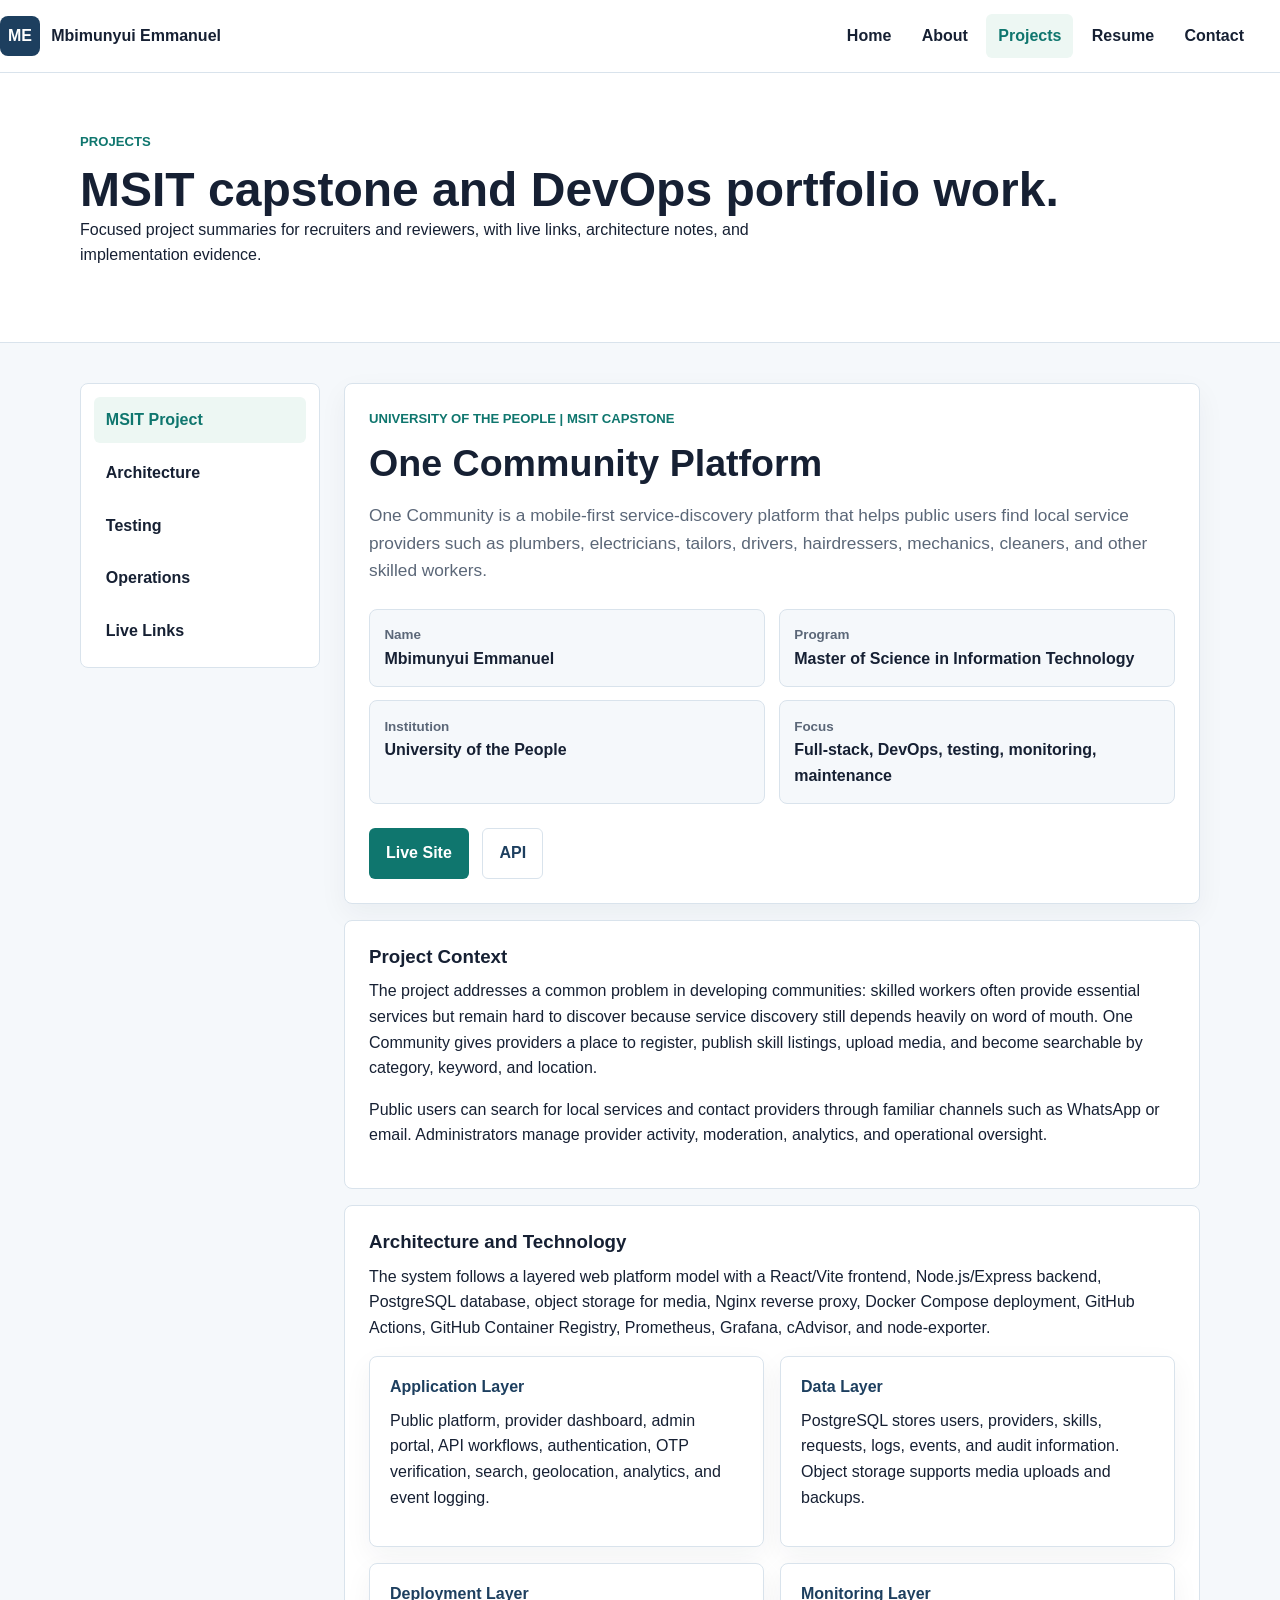
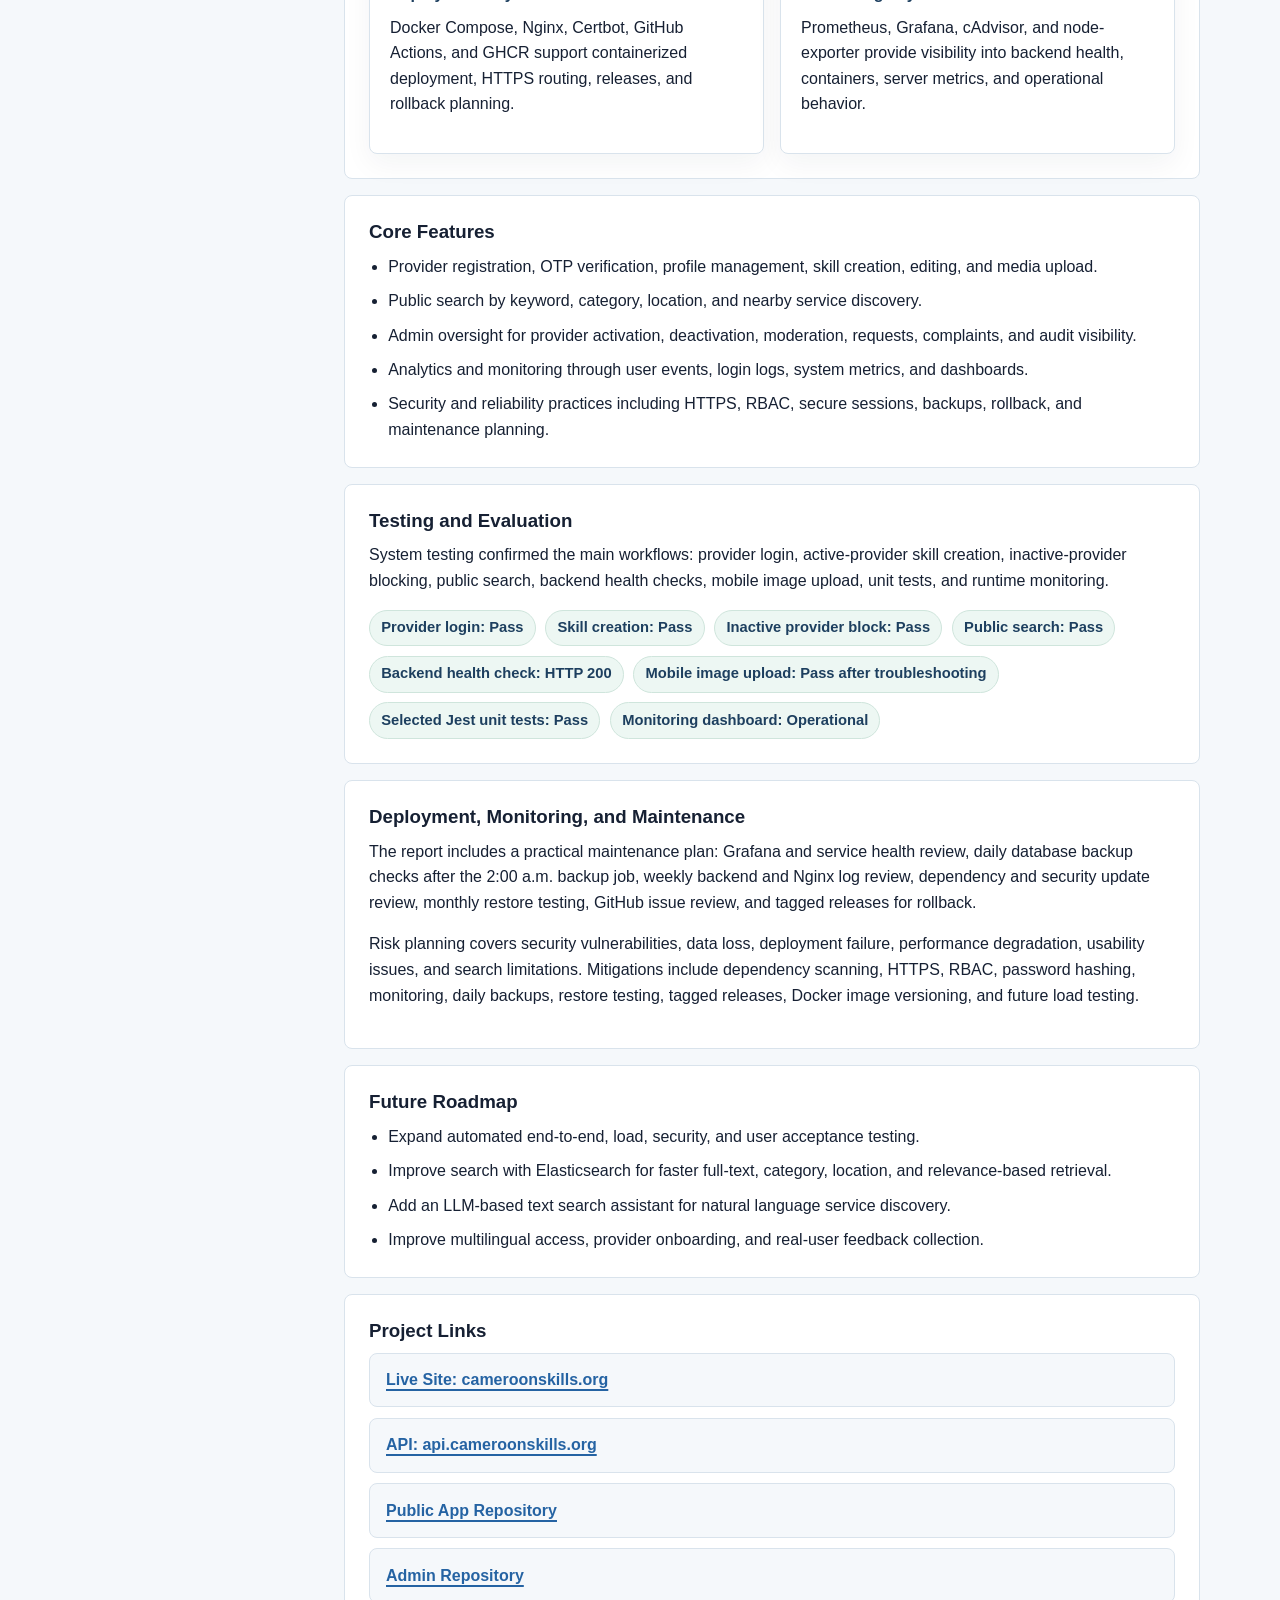
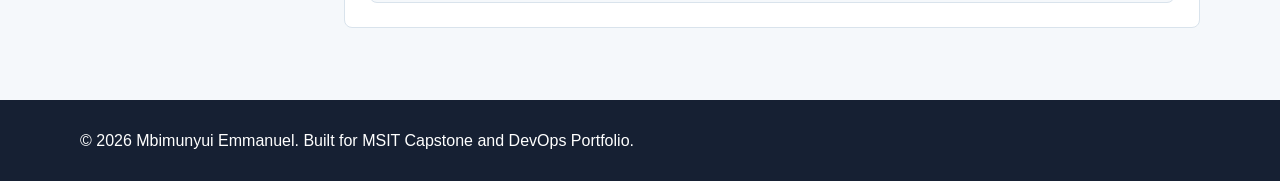
==== projects.html @ b0a095e0 "init" ====
<!DOCTYPE html>
<html lang="en">
<head>
  <meta charset="UTF-8">
  <meta name="viewport" content="width=device-width, initial-scale=1.0">
  <meta name="description" content="One Community MSIT capstone project by Mbimunyui Emmanuel, including architecture, DevOps, testing, monitoring, and live links.">
  <title>Projects | Mbimunyui Emmanuel</title>
  <link rel="stylesheet" href="styles.css">
</head>
<body>
  <a class="skip-link" href="#main">Skip to content</a>
  <header class="site-header">
    <div class="nav-wrap">
      <a class="brand" href="index.html" aria-label="Mbimunyui Emmanuel home">
        <span class="brand-mark">ME</span>
        <span>Mbimunyui Emmanuel</span>
      </a>
      <button class="nav-toggle" type="button" aria-expanded="false" aria-controls="primary-navigation">
        <span class="nav-toggle-line"></span>
        <span class="nav-toggle-line"></span>
        <span class="nav-toggle-line"></span>
      </button>
      <nav class="primary-nav" id="primary-navigation" aria-label="Primary navigation">
        <a href="index.html">Home</a>
        <a href="index.html#about">About</a>
        <a href="projects.html" aria-current="page">Projects</a>
        <a href="resume.html">Resume</a>
        <a href="index.html#contact">Contact</a>
      </nav>
    </div>
  </header>

  <main id="main" class="page-main">
    <section class="page-intro">
      <div class="container">
        <p class="eyebrow">Projects</p>
        <h1>MSIT capstone and DevOps portfolio work.</h1>
        <p>Focused project summaries for recruiters and reviewers, with live links, architecture notes, and implementation evidence.</p>
      </div>
    </section>

    <div class="container project-layout">
      <aside class="project-side-nav" aria-label="Project sections">
        <a href="#msit-project">MSIT Project</a>
        <a href="#architecture">Architecture</a>
        <a href="#testing">Testing</a>
        <a href="#operations">Operations</a>
        <a href="#links">Live Links</a>
      </aside>

      <article class="project-content">
        <section class="project-detail" id="msit-project">
          <p class="eyebrow">University of the People | MSIT Capstone</p>
          <h2>One Community Platform</h2>
          <p class="lead">
            One Community is a mobile-first service-discovery platform that helps public users find local service providers such as plumbers, electricians, tailors, drivers, hairdressers, mechanics, cleaners, and other skilled workers.
          </p>
          <div class="meta-grid">
            <div>
              <span>Name</span>
              <strong>Mbimunyui Emmanuel</strong>
            </div>
            <div>
              <span>Program</span>
              <strong>Master of Science in Information Technology</strong>
            </div>
            <div>
              <span>Institution</span>
              <strong>University of the People</strong>
            </div>
            <div>
              <span>Focus</span>
              <strong>Full-stack, DevOps, testing, monitoring, maintenance</strong>
            </div>
          </div>
          <div class="action-row">
            <a class="button button-primary" href="https://www.cameroonskills.org">Live Site</a>
            <a class="button button-secondary" href="https://api.cameroonskills.org">API</a>
          </div>
        </section>

        <section class="project-section">
          <h3>Project Context</h3>
          <p>
            The project addresses a common problem in developing communities: skilled workers often provide essential services but remain hard to discover because service discovery still depends heavily on word of mouth. One Community gives providers a place to register, publish skill listings, upload media, and become searchable by category, keyword, and location.
          </p>
          <p>
            Public users can search for local services and contact providers through familiar channels such as WhatsApp or email. Administrators manage provider activity, moderation, analytics, and operational oversight.
          </p>
        </section>

        <section class="project-section" id="architecture">
          <h3>Architecture and Technology</h3>
          <p>
            The system follows a layered web platform model with a React/Vite frontend, Node.js/Express backend, PostgreSQL database, object storage for media, Nginx reverse proxy, Docker Compose deployment, GitHub Actions, GitHub Container Registry, Prometheus, Grafana, cAdvisor, and node-exporter.
          </p>
          <div class="card-grid two">
            <article class="info-card">
              <h4>Application Layer</h4>
              <p>Public platform, provider dashboard, admin portal, API workflows, authentication, OTP verification, search, geolocation, analytics, and event logging.</p>
            </article>
            <article class="info-card">
              <h4>Data Layer</h4>
              <p>PostgreSQL stores users, providers, skills, requests, logs, events, and audit information. Object storage supports media uploads and backups.</p>
            </article>
            <article class="info-card">
              <h4>Deployment Layer</h4>
              <p>Docker Compose, Nginx, Certbot, GitHub Actions, and GHCR support containerized deployment, HTTPS routing, releases, and rollback planning.</p>
            </article>
            <article class="info-card">
              <h4>Monitoring Layer</h4>
              <p>Prometheus, Grafana, cAdvisor, and node-exporter provide visibility into backend health, containers, server metrics, and operational behavior.</p>
            </article>
          </div>
        </section>

        <section class="project-section">
          <h3>Core Features</h3>
          <ul class="clean-list">
            <li>Provider registration, OTP verification, profile management, skill creation, editing, and media upload.</li>
            <li>Public search by keyword, category, location, and nearby service discovery.</li>
            <li>Admin oversight for provider activation, deactivation, moderation, requests, complaints, and audit visibility.</li>
            <li>Analytics and monitoring through user events, login logs, system metrics, and dashboards.</li>
            <li>Security and reliability practices including HTTPS, RBAC, secure sessions, backups, rollback, and maintenance planning.</li>
          </ul>
        </section>

        <section class="project-section" id="testing">
          <h3>Testing and Evaluation</h3>
          <p>
            System testing confirmed the main workflows: provider login, active-provider skill creation, inactive-provider blocking, public search, backend health checks, mobile image upload, unit tests, and runtime monitoring.
          </p>
          <div class="result-grid">
            <span>Provider login: Pass</span>
            <span>Skill creation: Pass</span>
            <span>Inactive provider block: Pass</span>
            <span>Public search: Pass</span>
            <span>Backend health check: HTTP 200</span>
            <span>Mobile image upload: Pass after troubleshooting</span>
            <span>Selected Jest unit tests: Pass</span>
            <span>Monitoring dashboard: Operational</span>
          </div>
        </section>

        <section class="project-section" id="operations">
          <h3>Deployment, Monitoring, and Maintenance</h3>
          <p>
            The report includes a practical maintenance plan: Grafana and service health review, daily database backup checks after the 2:00 a.m. backup job, weekly backend and Nginx log review, dependency and security update review, monthly restore testing, GitHub issue review, and tagged releases for rollback.
          </p>
          <p>
            Risk planning covers security vulnerabilities, data loss, deployment failure, performance degradation, usability issues, and search limitations. Mitigations include dependency scanning, HTTPS, RBAC, password hashing, monitoring, daily backups, restore testing, tagged releases, Docker image versioning, and future load testing.
          </p>
        </section>

        <section class="project-section">
          <h3>Future Roadmap</h3>
          <ul class="clean-list">
            <li>Expand automated end-to-end, load, security, and user acceptance testing.</li>
            <li>Improve search with Elasticsearch for faster full-text, category, location, and relevance-based retrieval.</li>
            <li>Add an LLM-based text search assistant for natural language service discovery.</li>
            <li>Improve multilingual access, provider onboarding, and real-user feedback collection.</li>
          </ul>
        </section>

        <section class="project-section" id="links">
          <h3>Project Links</h3>
          <div class="link-list">
            <a href="https://www.cameroonskills.org">Live Site: cameroonskills.org</a>
            <a href="https://api.cameroonskills.org">API: api.cameroonskills.org</a>
            <a href="https://github.com/emmauopeople/1community_app">Public App Repository</a>
            <a href="https://github.com/emmauopeople/one-community-admin">Admin Repository</a>
          </div>
        </section>
      </article>
    </div>
  </main>

  <footer class="site-footer">
    <div class="container">
      <p>&copy; 2026 Mbimunyui Emmanuel. Built for MSIT Capstone and DevOps Portfolio.</p>
    </div>
  </footer>

  <script src="script.js"></script>
</body>
</html>
---- styles.css ----
:root {
  --ink: #162033;
  --muted: #5b6778;
  --navy: #1d3f5f;
  --blue: #2563a3;
  --teal: #0f766e;
  --green: #2f8f5b;
  --gold: #b7791f;
  --paper: #ffffff;
  --soft: #f5f8fb;
  --soft-green: #edf7f3;
  --line: #d9e3ec;
  --shadow: 0 18px 45px rgba(22, 32, 51, 0.08);
}

* {
  box-sizing: border-box;
}

html {
  scroll-behavior: smooth;
}

body {
  margin: 0;
  font-family: Arial, Helvetica, sans-serif;
  color: var(--ink);
  background: var(--paper);
  line-height: 1.6;
}

img {
  display: block;
  max-width: 100%;
}

a {
  color: var(--blue);
  text-decoration-thickness: 2px;
  text-underline-offset: 4px;
}

a:hover {
  color: var(--teal);
}

button,
input,
textarea,
select {
  font: inherit;
}

.skip-link {
  position: absolute;
  left: 1rem;
  top: -4rem;
  z-index: 20;
  padding: 0.75rem 1rem;
  background: var(--ink);
  color: var(--paper);
  border-radius: 6px;
}

.skip-link:focus {
  top: 1rem;
}

.container {
  width: min(1120px, calc(100% - 32px));
  margin: 0 auto;
}

.site-header {
  position: sticky;
  top: 0;
  z-index: 10;
  background: rgba(255, 255, 255, 0.96);
  border-bottom: 1px solid var(--line);
  backdrop-filter: blur(12px);
}

.nav-wrap {
  width: 100%;
  min-height: 72px;
  margin: 0;
  padding: 0 24px 0 0;
  display: flex;
  align-items: center;
  justify-content: space-between;
  gap: 1rem;
}

.brand {
  display: inline-flex;
  align-items: center;
  gap: 0.7rem;
  color: var(--ink);
  font-weight: 700;
  text-decoration: none;
}

.brand-mark {
  display: grid;
  width: 40px;
  height: 40px;
  place-items: center;
  color: var(--paper);
  background: var(--navy);
  border-radius: 8px;
}

.primary-nav {
  display: flex;
  align-items: center;
  gap: 0.4rem;
}

.primary-nav a {
  padding: 0.55rem 0.75rem;
  color: var(--ink);
  font-weight: 700;
  text-decoration: none;
  border-radius: 6px;
}

.primary-nav a:hover,
.primary-nav a[aria-current="page"] {
  color: var(--teal);
  background: var(--soft-green);
}

.nav-toggle {
  display: none;
  width: 42px;
  height: 42px;
  padding: 0;
  border: 1px solid var(--line);
  background: var(--paper);
  border-radius: 6px;
}

.nav-toggle-line {
  display: block;
  width: 20px;
  height: 2px;
  margin: 4px auto;
  background: var(--ink);
}

.section {
  padding: 72px 0;
}

.surface-band {
  background: var(--soft);
  border-top: 1px solid var(--line);
  border-bottom: 1px solid var(--line);
}

.hero {
  min-height: calc(100vh - 72px);
  padding: 0;
  background: var(--paper);
}

.hero-card {
  display: grid;
  width: 100%;
  min-height: calc(100vh - 72px);
  grid-template-columns: 42% 58%;
  gap: 0;
  align-items: stretch;
  padding: 0;
  background: var(--paper);
  border: 0;
  border-radius: 0;
  box-shadow: none;
}

.hero .container {
  width: 100%;
  margin: 0;
}

.portrait-panel {
  height: 100%;
  overflow: hidden;
  border-radius: 0;
  background: var(--soft);
  border: 0;
}

.portrait-panel img {
  width: 100%;
  height: 100%;
  min-height: calc(100vh - 72px);
  object-fit: cover;
  object-position: center top;
}

.hero-copy {
  display: flex;
  min-height: calc(100vh - 72px);
  flex-direction: column;
  justify-content: center;
  padding: clamp(2rem, 6vw, 6rem);
  background:
    linear-gradient(90deg, rgba(255, 255, 255, 0.96), rgba(255, 255, 255, 0.76)),
    url("public/assets/images/background.png") center / cover no-repeat;
}

.hero-copy h1,
.page-intro h1,
.resume-header h1 {
  margin: 0;
  font-size: 3rem;
  line-height: 1.1;
  letter-spacing: 0;
}

.eyebrow {
  margin: 0 0 0.75rem;
  color: var(--teal);
  font-size: 0.82rem;
  font-weight: 800;
  letter-spacing: 0;
  text-transform: uppercase;
}

.role-line {
  min-height: 2.2rem;
  margin: 1rem 0 0;
  color: var(--navy);
  font-size: 1.35rem;
  font-weight: 800;
  overflow: hidden;
}

[data-role-rotator] {
  display: inline-block;
}

[data-role-rotator].is-sliding {
  animation: slideRole 620ms ease;
}

@keyframes slideRole {
  from {
    opacity: 0;
    transform: translateX(56px);
  }
  to {
    opacity: 1;
    transform: translateX(0);
  }
}

.hero-summary,
.lead {
  color: var(--muted);
  font-size: 1.08rem;
}

.action-row {
  display: flex;
  flex-wrap: wrap;
  gap: 0.85rem;
  align-items: center;
  margin-top: 1.5rem;
}

.button {
  display: inline-flex;
  min-height: 44px;
  align-items: center;
  justify-content: center;
  padding: 0.72rem 1rem;
  border: 1px solid transparent;
  border-radius: 6px;
  font-weight: 800;
  text-decoration: none;
  cursor: pointer;
}

.button-primary {
  background: var(--teal);
  color: var(--paper);
}

.button-primary:hover {
  background: #0b625c;
  color: var(--paper);
}

.button-secondary {
  background: var(--paper);
  color: var(--navy);
  border-color: var(--line);
}

.button-secondary:hover,
.button-plain:hover {
  color: var(--teal);
  border-color: var(--teal);
}

.button-plain {
  background: var(--soft);
  color: var(--ink);
  border-color: var(--line);
}

.quick-facts {
  display: flex;
  flex-wrap: wrap;
  gap: 0.6rem;
  margin-top: 1.4rem;
}

.quick-facts span,
.tag-list span,
.result-grid span {
  display: inline-flex;
  align-items: center;
  min-height: 34px;
  padding: 0.35rem 0.7rem;
  color: var(--navy);
  background: var(--soft-green);
  border: 1px solid #cfe5dc;
  border-radius: 999px;
  font-size: 0.92rem;
  font-weight: 700;
}

.split-layout {
  display: grid;
  grid-template-columns: 1.35fr 0.65fr;
  gap: 2rem;
  align-items: start;
}

h2 {
  margin: 0 0 1rem;
  font-size: 2rem;
  line-height: 1.2;
  letter-spacing: 0;
}

h3,
h4 {
  margin: 0 0 0.65rem;
  line-height: 1.25;
  letter-spacing: 0;
}

p {
  margin: 0 0 1rem;
}

.callout,
.skill-card,
.featured-project,
.info-card,
.project-detail,
.resume-section {
  background: var(--paper);
  border: 1px solid var(--line);
  border-radius: 8px;
  box-shadow: 0 10px 28px rgba(22, 32, 51, 0.05);
}

.callout {
  padding: 1.25rem;
  border-left: 4px solid var(--green);
}

.section-heading {
  max-width: 720px;
  margin-bottom: 1.5rem;
}

.card-grid {
  display: grid;
  gap: 1rem;
}

.card-grid.three {
  grid-template-columns: repeat(3, minmax(0, 1fr));
}

.card-grid.two {
  grid-template-columns: repeat(2, minmax(0, 1fr));
}

.skill-card,
.info-card {
  padding: 1.25rem;
}

.skill-card h3,
.info-card h4 {
  color: var(--navy);
}

.featured-project {
  display: grid;
  grid-template-columns: 1fr auto;
  gap: 1.5rem;
  padding: 1.5rem;
  align-items: center;
}

.tag-list {
  display: flex;
  flex-wrap: wrap;
  gap: 0.55rem;
}

.project-actions {
  display: grid;
  gap: 0.75rem;
  min-width: 180px;
}

.resume-teaser,
.contact-panel {
  display: flex;
  justify-content: space-between;
  gap: 1.5rem;
  align-items: center;
}

.contact-panel {
  align-items: flex-start;
}

.contact-links,
.link-list {
  display: grid;
  gap: 0.65rem;
}

.contact-links {
  min-width: 280px;
}

.site-footer {
  padding: 28px 0;
  color: var(--paper);
  background: var(--ink);
}

.site-footer p {
  margin: 0;
}

.page-main {
  background: var(--soft);
}

.page-intro,
.resume-header {
  padding: 58px 0;
  background: var(--paper);
  border-bottom: 1px solid var(--line);
}

.page-intro p {
  max-width: 760px;
}

.project-layout {
  display: grid;
  grid-template-columns: 240px minmax(0, 1fr);
  gap: 1.5rem;
  padding: 40px 0 72px;
}

.project-side-nav {
  position: sticky;
  top: 96px;
  align-self: start;
  display: grid;
  gap: 0.4rem;
  padding: 0.8rem;
  background: var(--paper);
  border: 1px solid var(--line);
  border-radius: 8px;
}

.project-side-nav a {
  padding: 0.65rem 0.75rem;
  color: var(--ink);
  font-weight: 800;
  text-decoration: none;
  border-radius: 6px;
}

.project-side-nav a:first-child,
.project-side-nav a:hover {
  color: var(--teal);
  background: var(--soft-green);
}

.project-content {
  display: grid;
  gap: 1rem;
}

.project-detail,
.project-section {
  padding: 1.5rem;
  background: var(--paper);
  border: 1px solid var(--line);
  border-radius: 8px;
}

.project-detail h2 {
  font-size: 2.35rem;
}

.meta-grid {
  display: grid;
  grid-template-columns: repeat(2, minmax(0, 1fr));
  gap: 0.85rem;
  margin: 1.5rem 0;
}

.meta-grid div {
  padding: 0.9rem;
  background: var(--soft);
  border: 1px solid var(--line);
  border-radius: 8px;
}

.meta-grid span {
  display: block;
  color: var(--muted);
  font-size: 0.84rem;
  font-weight: 800;
}

.clean-list {
  margin: 0;
  padding-left: 1.2rem;
}

.clean-list li + li,
.timeline-item li + li {
  margin-top: 0.55rem;
}

.result-grid {
  display: flex;
  flex-wrap: wrap;
  gap: 0.6rem;
}

.link-list a {
  display: block;
  padding: 0.85rem 1rem;
  background: var(--soft);
  border: 1px solid var(--line);
  border-radius: 8px;
  font-weight: 800;
}

.resume-header-grid {
  display: grid;
  grid-template-columns: minmax(0, 1fr) auto;
  gap: 1.5rem;
  align-items: center;
}

.resume-contact {
  display: flex;
  flex-wrap: wrap;
  gap: 0.7rem 1rem;
  color: var(--muted);
}

.resume-actions {
  display: grid;
  gap: 0.75rem;
  min-width: 190px;
}

.resume-layout {
  display: grid;
  gap: 1rem;
  padding: 40px 0 72px;
}

.resume-section {
  padding: 1.5rem;
}

.resume-skill-grid {
  display: grid;
  grid-template-columns: repeat(2, minmax(0, 1fr));
  gap: 1rem;
}

.resume-skill-grid div,
.education-list p {
  padding: 1rem;
  background: var(--soft);
  border: 1px solid var(--line);
  border-radius: 8px;
}

.timeline-item {
  padding-top: 1rem;
  border-top: 1px solid var(--line);
}

.timeline-item:first-of-type {
  padding-top: 0;
  border-top: 0;
}

.timeline-item + .timeline-item {
  margin-top: 1.2rem;
}

.timeline-item p {
  color: var(--muted);
}

.education-list {
  display: grid;
  gap: 0.75rem;
}

.education-list p {
  margin: 0;
}

@media (max-width: 900px) {
  .hero-card,
  .split-layout,
  .featured-project,
  .project-layout,
  .resume-header-grid {
    grid-template-columns: 1fr;
  }

  .hero,
  .hero-card {
    min-height: auto;
  }

  .hero-copy {
    min-height: 520px;
  }

  .project-side-nav {
    position: static;
    grid-template-columns: repeat(5, minmax(120px, 1fr));
    overflow-x: auto;
  }

  .card-grid.three,
  .card-grid.two,
  .resume-skill-grid,
  .meta-grid {
    grid-template-columns: 1fr;
  }

  .portrait-panel img {
    height: 420px;
    min-height: 420px;
  }

  .resume-teaser,
  .contact-panel {
    align-items: flex-start;
    flex-direction: column;
  }
}

@media (max-width: 720px) {
  .nav-toggle {
    display: block;
  }

  .primary-nav {
    position: absolute;
    left: 16px;
    right: 16px;
    top: 72px;
    display: none;
    flex-direction: column;
    align-items: stretch;
    padding: 0.7rem;
    background: var(--paper);
    border: 1px solid var(--line);
    border-radius: 8px;
    box-shadow: var(--shadow);
  }

  .primary-nav.is-open {
    display: flex;
  }

  .primary-nav a {
    padding: 0.8rem;
  }

  .brand span:last-child {
    max-width: 170px;
    overflow: hidden;
    text-overflow: ellipsis;
    white-space: nowrap;
  }

  .section {
    padding: 48px 0;
  }

  .hero {
    padding-top: 0;
  }

  .hero-card {
    padding: 0;
  }

  .hero-copy {
    min-height: 460px;
    padding: 2rem 1rem;
  }

  .hero-copy h1,
  .page-intro h1,
  .resume-header h1 {
    font-size: 2.25rem;
  }

  h2 {
    font-size: 1.65rem;
  }

  .role-line {
    font-size: 1.12rem;
  }

  .portrait-panel img {
    height: 340px;
    min-height: 340px;
  }

  .button,
  .project-actions,
  .resume-actions,
  .contact-links {
    width: 100%;
  }

  .button {
    justify-content: center;
  }

  .project-detail,
  .project-section,
  .resume-section {
    padding: 1rem;
  }
}

@media print {
  .site-header,
  .site-footer,
  .resume-actions,
  .skip-link {
    display: none;
  }

  body,
  .page-main,
  .resume-header {
    background: #fff;
  }

  .resume-section,
  .resume-skill-grid div,
  .education-list p {
    box-shadow: none;
  }
}
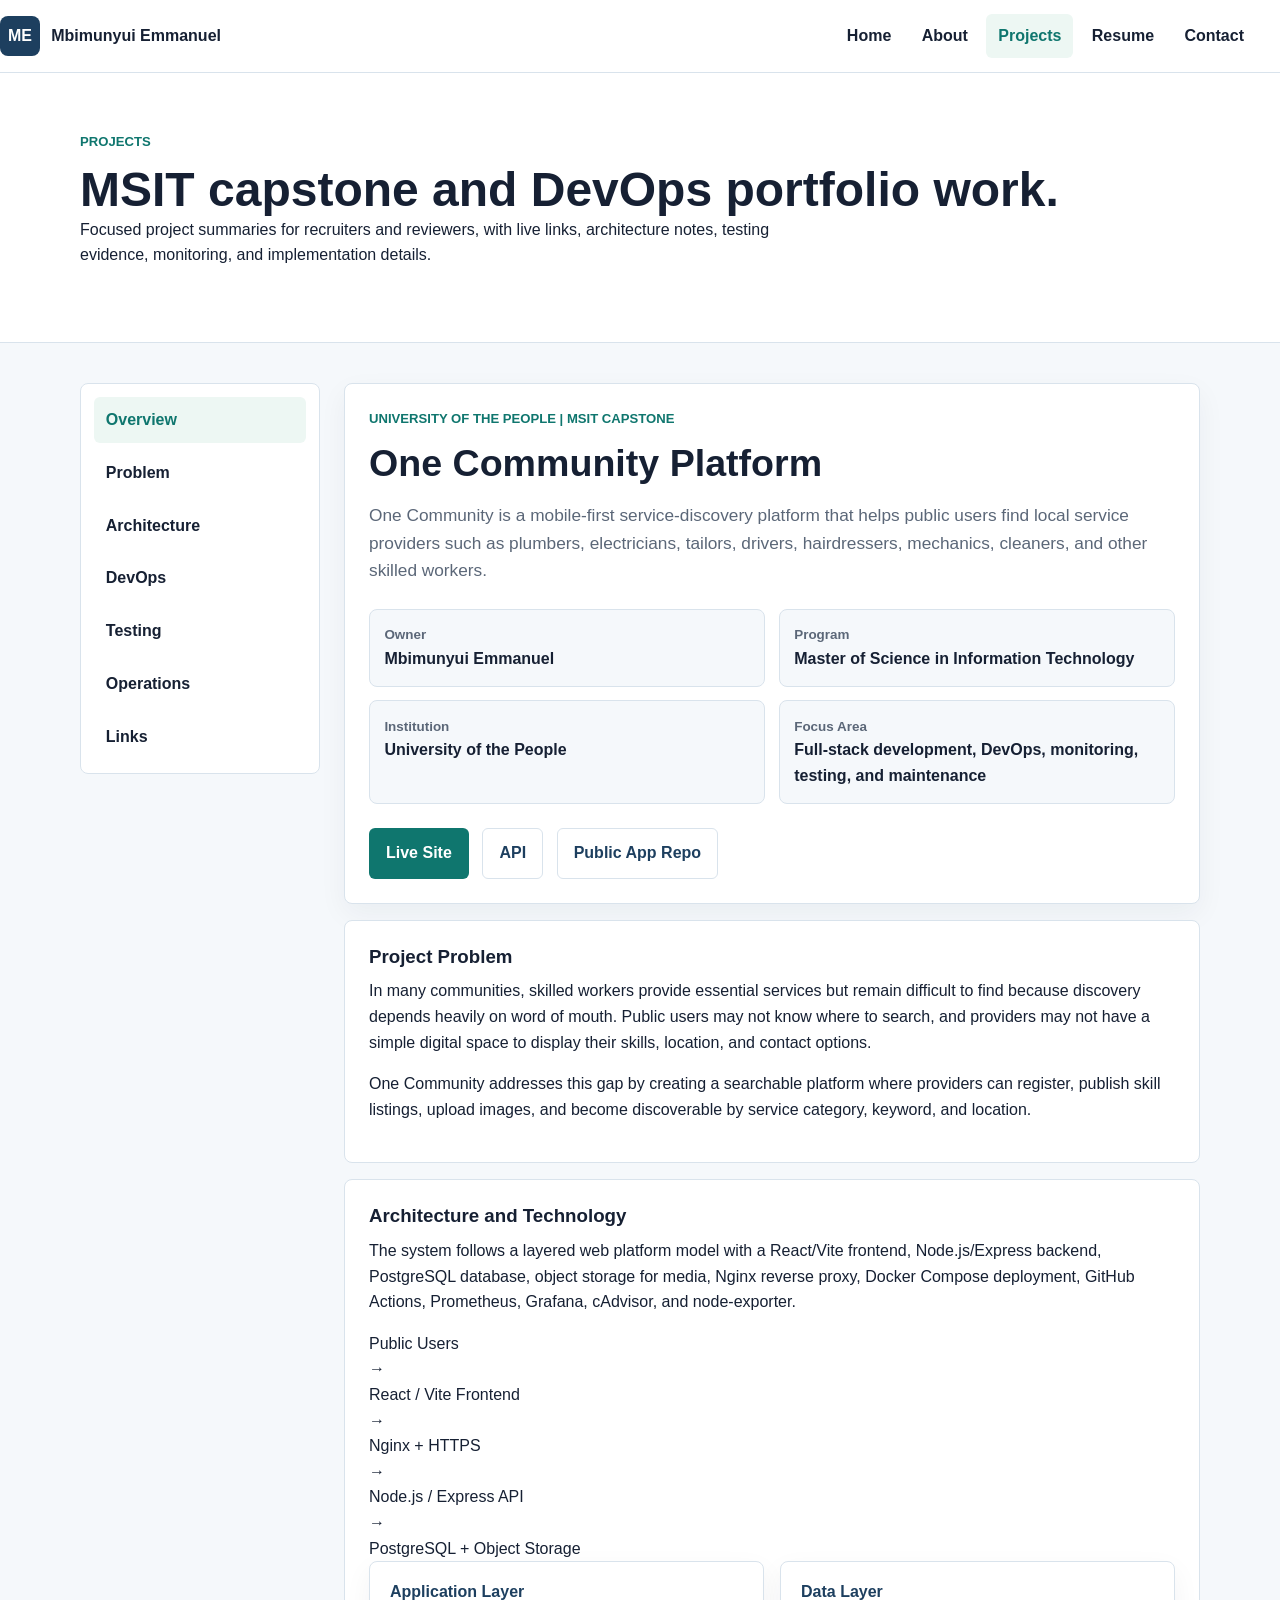
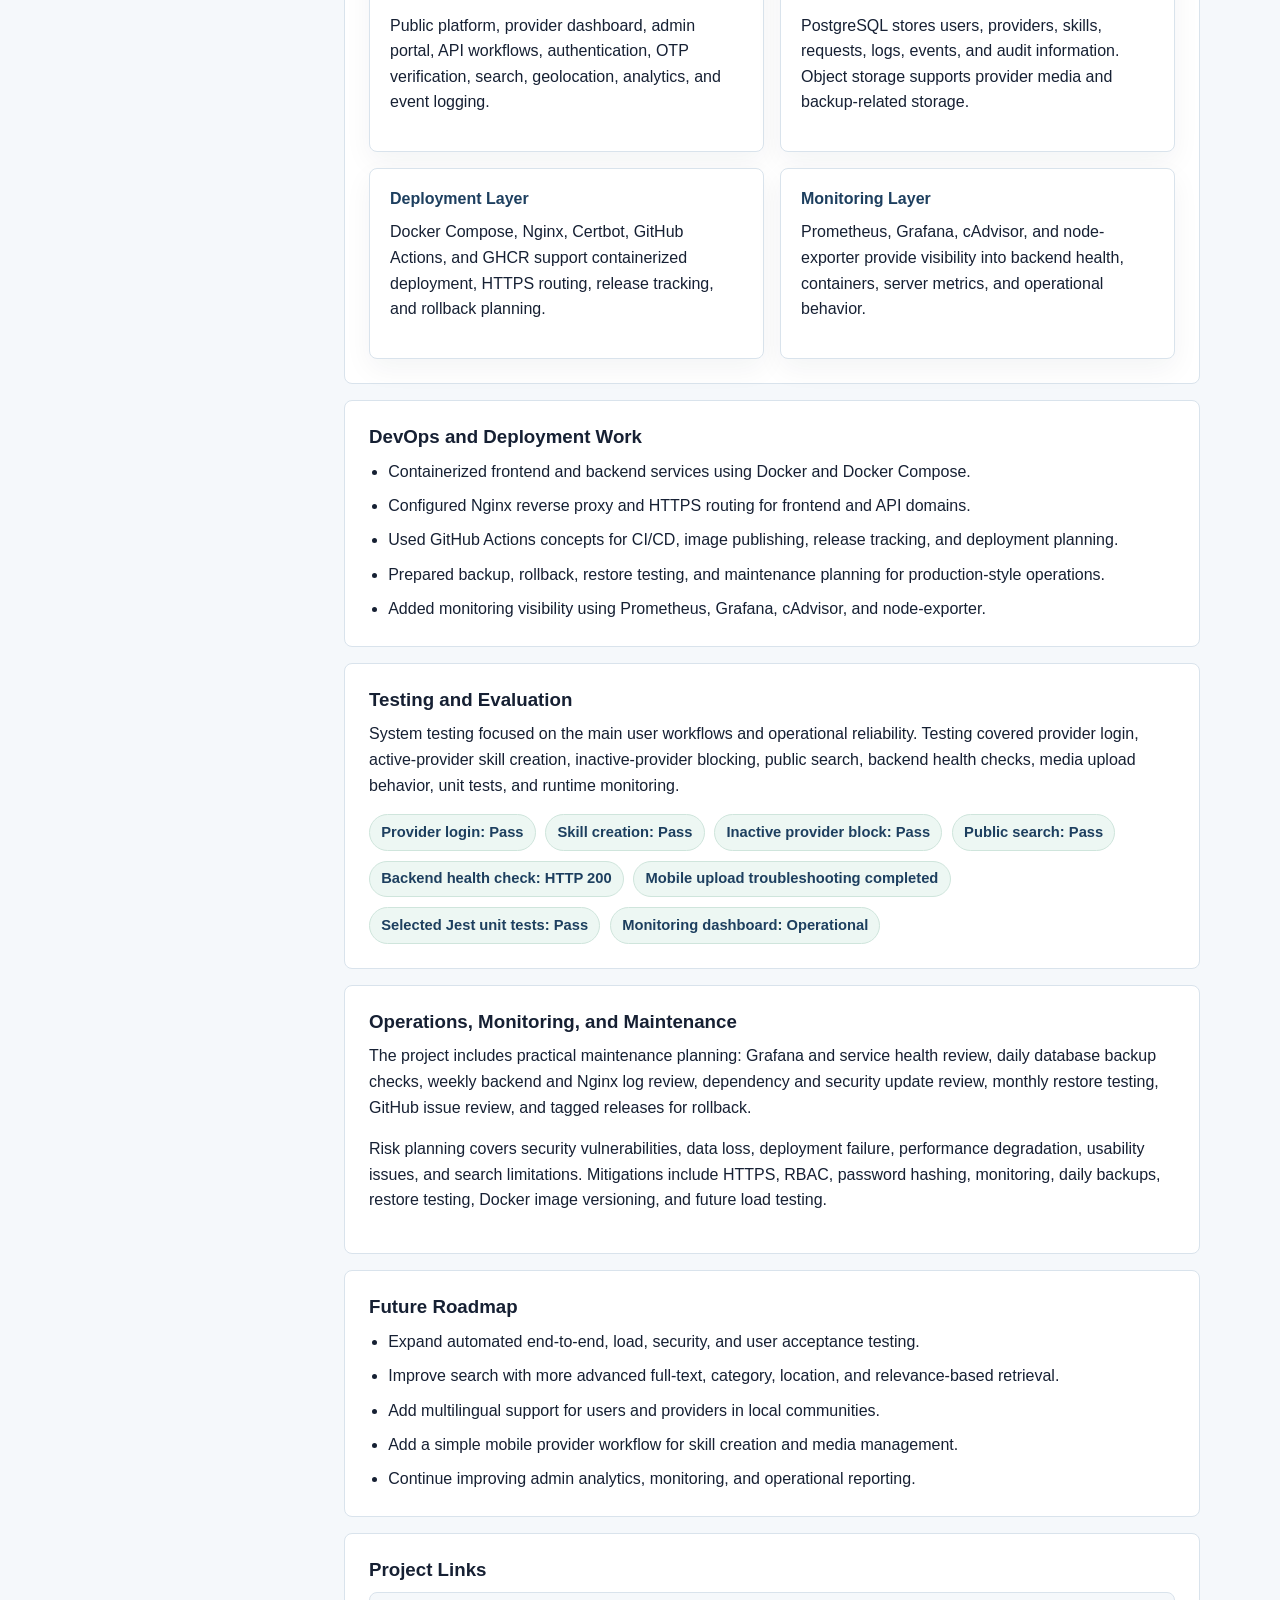
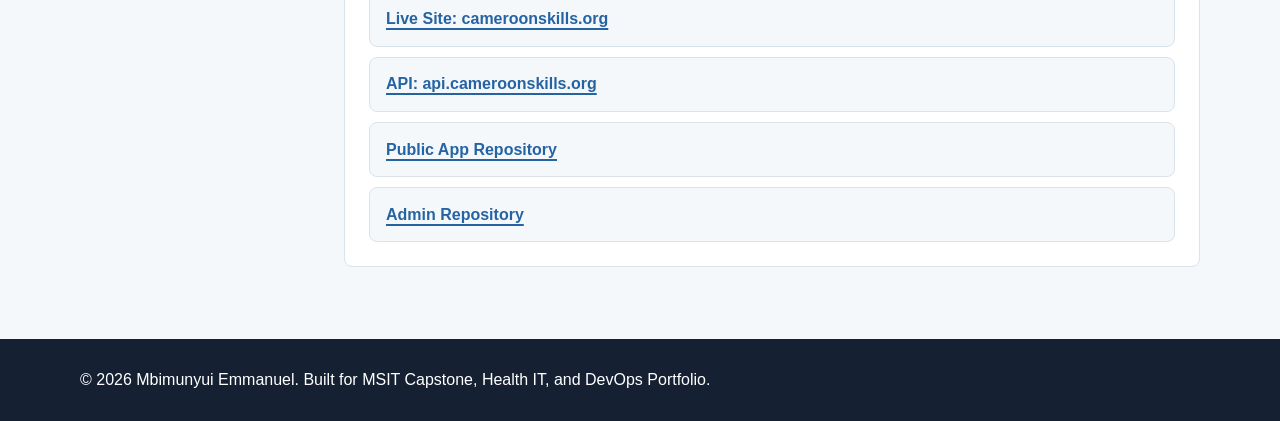
==== commit 08aa429b: "Rewrite project case study page" ====
--- a/projects.html
+++ b/projects.html
@@ -1,25 +1,32 @@
 <!DOCTYPE html>
 <html lang="en">
 <head>
-  <meta charset="UTF-8">
-  <meta name="viewport" content="width=device-width, initial-scale=1.0">
-  <meta name="description" content="One Community MSIT capstone project by Mbimunyui Emmanuel, including architecture, DevOps, testing, monitoring, and live links.">
+  <meta charset="UTF-8" />
+  <meta name="viewport" content="width=device-width, initial-scale=1.0" />
+  <meta
+    name="description"
+    content="One Community MSIT capstone project by Mbimunyui Emmanuel, including architecture, DevOps, testing, monitoring, and live links."
+  />
   <title>Projects | Mbimunyui Emmanuel</title>
-  <link rel="stylesheet" href="styles.css">
+  <link rel="stylesheet" href="styles.css" />
 </head>
-<body>
+
+<body class="theme-one-community">
   <a class="skip-link" href="#main">Skip to content</a>
+
   <header class="site-header">
     <div class="nav-wrap">
       <a class="brand" href="index.html" aria-label="Mbimunyui Emmanuel home">
         <span class="brand-mark">ME</span>
-        <span>Mbimunyui Emmanuel</span>
+        <span class="brand-text">Mbimunyui Emmanuel</span>
       </a>
+
       <button class="nav-toggle" type="button" aria-expanded="false" aria-controls="primary-navigation">
         <span class="nav-toggle-line"></span>
         <span class="nav-toggle-line"></span>
         <span class="nav-toggle-line"></span>
       </button>
+
       <nav class="primary-nav" id="primary-navigation" aria-label="Primary navigation">
         <a href="index.html">Home</a>
         <a href="index.html#about">About</a>
@@ -35,29 +42,38 @@
       <div class="container">
         <p class="eyebrow">Projects</p>
         <h1>MSIT capstone and DevOps portfolio work.</h1>
-        <p>Focused project summaries for recruiters and reviewers, with live links, architecture notes, and implementation evidence.</p>
+        <p>
+          Focused project summaries for recruiters and reviewers, with live links,
+          architecture notes, testing evidence, monitoring, and implementation details.
+        </p>
       </div>
     </section>
 
     <div class="container project-layout">
       <aside class="project-side-nav" aria-label="Project sections">
-        <a href="#msit-project">MSIT Project</a>
+        <a href="#overview">Overview</a>
+        <a href="#problem">Problem</a>
         <a href="#architecture">Architecture</a>
+        <a href="#devops">DevOps</a>
         <a href="#testing">Testing</a>
         <a href="#operations">Operations</a>
-        <a href="#links">Live Links</a>
+        <a href="#links">Links</a>
       </aside>
 
       <article class="project-content">
-        <section class="project-detail" id="msit-project">
+        <section class="project-detail" id="overview">
           <p class="eyebrow">University of the People | MSIT Capstone</p>
           <h2>One Community Platform</h2>
+
           <p class="lead">
-            One Community is a mobile-first service-discovery platform that helps public users find local service providers such as plumbers, electricians, tailors, drivers, hairdressers, mechanics, cleaners, and other skilled workers.
-          </p>
+            One Community is a mobile-first service-discovery platform that helps public users find
+            local service providers such as plumbers, electricians, tailors, drivers, hairdressers,
+            mechanics, cleaners, and other skilled workers.
+          </p>
+
           <div class="meta-grid">
             <div>
-              <span>Name</span>
+              <span>Owner</span>
               <strong>Mbimunyui Emmanuel</strong>
             </div>
             <div>
@@ -69,86 +85,129 @@
               <strong>University of the People</strong>
             </div>
             <div>
-              <span>Focus</span>
-              <strong>Full-stack, DevOps, testing, monitoring, maintenance</strong>
-            </div>
-          </div>
+              <span>Focus Area</span>
+              <strong>Full-stack development, DevOps, monitoring, testing, and maintenance</strong>
+            </div>
+          </div>
+
           <div class="action-row">
             <a class="button button-primary" href="https://www.cameroonskills.org">Live Site</a>
             <a class="button button-secondary" href="https://api.cameroonskills.org">API</a>
-          </div>
-        </section>
-
-        <section class="project-section">
-          <h3>Project Context</h3>
-          <p>
-            The project addresses a common problem in developing communities: skilled workers often provide essential services but remain hard to discover because service discovery still depends heavily on word of mouth. One Community gives providers a place to register, publish skill listings, upload media, and become searchable by category, keyword, and location.
-          </p>
-          <p>
-            Public users can search for local services and contact providers through familiar channels such as WhatsApp or email. Administrators manage provider activity, moderation, analytics, and operational oversight.
+            <a class="button button-secondary" href="https://github.com/emmauopeople/1community_app">Public App Repo</a>
+          </div>
+        </section>
+
+        <section class="project-section" id="problem">
+          <h3>Project Problem</h3>
+          <p>
+            In many communities, skilled workers provide essential services but remain difficult to find
+            because discovery depends heavily on word of mouth. Public users may not know where to search,
+            and providers may not have a simple digital space to display their skills, location, and contact options.
+          </p>
+          <p>
+            One Community addresses this gap by creating a searchable platform where providers can register,
+            publish skill listings, upload images, and become discoverable by service category, keyword, and location.
           </p>
         </section>
 
         <section class="project-section" id="architecture">
           <h3>Architecture and Technology</h3>
           <p>
-            The system follows a layered web platform model with a React/Vite frontend, Node.js/Express backend, PostgreSQL database, object storage for media, Nginx reverse proxy, Docker Compose deployment, GitHub Actions, GitHub Container Registry, Prometheus, Grafana, cAdvisor, and node-exporter.
-          </p>
+            The system follows a layered web platform model with a React/Vite frontend, Node.js/Express backend,
+            PostgreSQL database, object storage for media, Nginx reverse proxy, Docker Compose deployment,
+            GitHub Actions, Prometheus, Grafana, cAdvisor, and node-exporter.
+          </p>
+
+          <div class="architecture-flow" aria-label="Architecture flow">
+            <div class="flow-step">Public Users</div>
+            <div class="flow-arrow">→</div>
+            <div class="flow-step">React / Vite Frontend</div>
+            <div class="flow-arrow">→</div>
+            <div class="flow-step">Nginx + HTTPS</div>
+            <div class="flow-arrow">→</div>
+            <div class="flow-step">Node.js / Express API</div>
+            <div class="flow-arrow">→</div>
+            <div class="flow-step">PostgreSQL + Object Storage</div>
+          </div>
+
           <div class="card-grid two">
             <article class="info-card">
               <h4>Application Layer</h4>
-              <p>Public platform, provider dashboard, admin portal, API workflows, authentication, OTP verification, search, geolocation, analytics, and event logging.</p>
-            </article>
+              <p>
+                Public platform, provider dashboard, admin portal, API workflows, authentication,
+                OTP verification, search, geolocation, analytics, and event logging.
+              </p>
+            </article>
+
             <article class="info-card">
               <h4>Data Layer</h4>
-              <p>PostgreSQL stores users, providers, skills, requests, logs, events, and audit information. Object storage supports media uploads and backups.</p>
-            </article>
+              <p>
+                PostgreSQL stores users, providers, skills, requests, logs, events, and audit information.
+                Object storage supports provider media and backup-related storage.
+              </p>
+            </article>
+
             <article class="info-card">
               <h4>Deployment Layer</h4>
-              <p>Docker Compose, Nginx, Certbot, GitHub Actions, and GHCR support containerized deployment, HTTPS routing, releases, and rollback planning.</p>
-            </article>
+              <p>
+                Docker Compose, Nginx, Certbot, GitHub Actions, and GHCR support containerized deployment,
+                HTTPS routing, release tracking, and rollback planning.
+              </p>
+            </article>
+
             <article class="info-card">
               <h4>Monitoring Layer</h4>
-              <p>Prometheus, Grafana, cAdvisor, and node-exporter provide visibility into backend health, containers, server metrics, and operational behavior.</p>
-            </article>
-          </div>
-        </section>
-
-        <section class="project-section">
-          <h3>Core Features</h3>
+              <p>
+                Prometheus, Grafana, cAdvisor, and node-exporter provide visibility into backend health,
+                containers, server metrics, and operational behavior.
+              </p>
+            </article>
+          </div>
+        </section>
+
+        <section class="project-section" id="devops">
+          <h3>DevOps and Deployment Work</h3>
           <ul class="clean-list">
-            <li>Provider registration, OTP verification, profile management, skill creation, editing, and media upload.</li>
-            <li>Public search by keyword, category, location, and nearby service discovery.</li>
-            <li>Admin oversight for provider activation, deactivation, moderation, requests, complaints, and audit visibility.</li>
-            <li>Analytics and monitoring through user events, login logs, system metrics, and dashboards.</li>
-            <li>Security and reliability practices including HTTPS, RBAC, secure sessions, backups, rollback, and maintenance planning.</li>
+            <li>Containerized frontend and backend services using Docker and Docker Compose.</li>
+            <li>Configured Nginx reverse proxy and HTTPS routing for frontend and API domains.</li>
+            <li>Used GitHub Actions concepts for CI/CD, image publishing, release tracking, and deployment planning.</li>
+            <li>Prepared backup, rollback, restore testing, and maintenance planning for production-style operations.</li>
+            <li>Added monitoring visibility using Prometheus, Grafana, cAdvisor, and node-exporter.</li>
           </ul>
         </section>
 
         <section class="project-section" id="testing">
           <h3>Testing and Evaluation</h3>
           <p>
-            System testing confirmed the main workflows: provider login, active-provider skill creation, inactive-provider blocking, public search, backend health checks, mobile image upload, unit tests, and runtime monitoring.
-          </p>
+            System testing focused on the main user workflows and operational reliability. Testing covered
+            provider login, active-provider skill creation, inactive-provider blocking, public search,
+            backend health checks, media upload behavior, unit tests, and runtime monitoring.
+          </p>
+
           <div class="result-grid">
             <span>Provider login: Pass</span>
             <span>Skill creation: Pass</span>
             <span>Inactive provider block: Pass</span>
             <span>Public search: Pass</span>
             <span>Backend health check: HTTP 200</span>
-            <span>Mobile image upload: Pass after troubleshooting</span>
+            <span>Mobile upload troubleshooting completed</span>
             <span>Selected Jest unit tests: Pass</span>
             <span>Monitoring dashboard: Operational</span>
           </div>
         </section>
 
         <section class="project-section" id="operations">
-          <h3>Deployment, Monitoring, and Maintenance</h3>
-          <p>
-            The report includes a practical maintenance plan: Grafana and service health review, daily database backup checks after the 2:00 a.m. backup job, weekly backend and Nginx log review, dependency and security update review, monthly restore testing, GitHub issue review, and tagged releases for rollback.
-          </p>
-          <p>
-            Risk planning covers security vulnerabilities, data loss, deployment failure, performance degradation, usability issues, and search limitations. Mitigations include dependency scanning, HTTPS, RBAC, password hashing, monitoring, daily backups, restore testing, tagged releases, Docker image versioning, and future load testing.
+          <h3>Operations, Monitoring, and Maintenance</h3>
+          <p>
+            The project includes practical maintenance planning: Grafana and service health review,
+            daily database backup checks, weekly backend and Nginx log review, dependency and security
+            update review, monthly restore testing, GitHub issue review, and tagged releases for rollback.
+          </p>
+
+          <p>
+            Risk planning covers security vulnerabilities, data loss, deployment failure, performance degradation,
+            usability issues, and search limitations. Mitigations include HTTPS, RBAC, password hashing, monitoring,
+            daily backups, restore testing, Docker image versioning, and future load testing.
           </p>
         </section>
 
@@ -156,9 +215,10 @@
           <h3>Future Roadmap</h3>
           <ul class="clean-list">
             <li>Expand automated end-to-end, load, security, and user acceptance testing.</li>
-            <li>Improve search with Elasticsearch for faster full-text, category, location, and relevance-based retrieval.</li>
-            <li>Add an LLM-based text search assistant for natural language service discovery.</li>
-            <li>Improve multilingual access, provider onboarding, and real-user feedback collection.</li>
+            <li>Improve search with more advanced full-text, category, location, and relevance-based retrieval.</li>
+            <li>Add multilingual support for users and providers in local communities.</li>
+            <li>Add a simple mobile provider workflow for skill creation and media management.</li>
+            <li>Continue improving admin analytics, monitoring, and operational reporting.</li>
           </ul>
         </section>
 
@@ -177,7 +237,7 @@
 
   <footer class="site-footer">
     <div class="container">
-      <p>&copy; 2026 Mbimunyui Emmanuel. Built for MSIT Capstone and DevOps Portfolio.</p>
+      <p>&copy; <span data-current-year>2026</span> Mbimunyui Emmanuel. Built for MSIT Capstone, Health IT, and DevOps Portfolio.</p>
     </div>
   </footer>
 
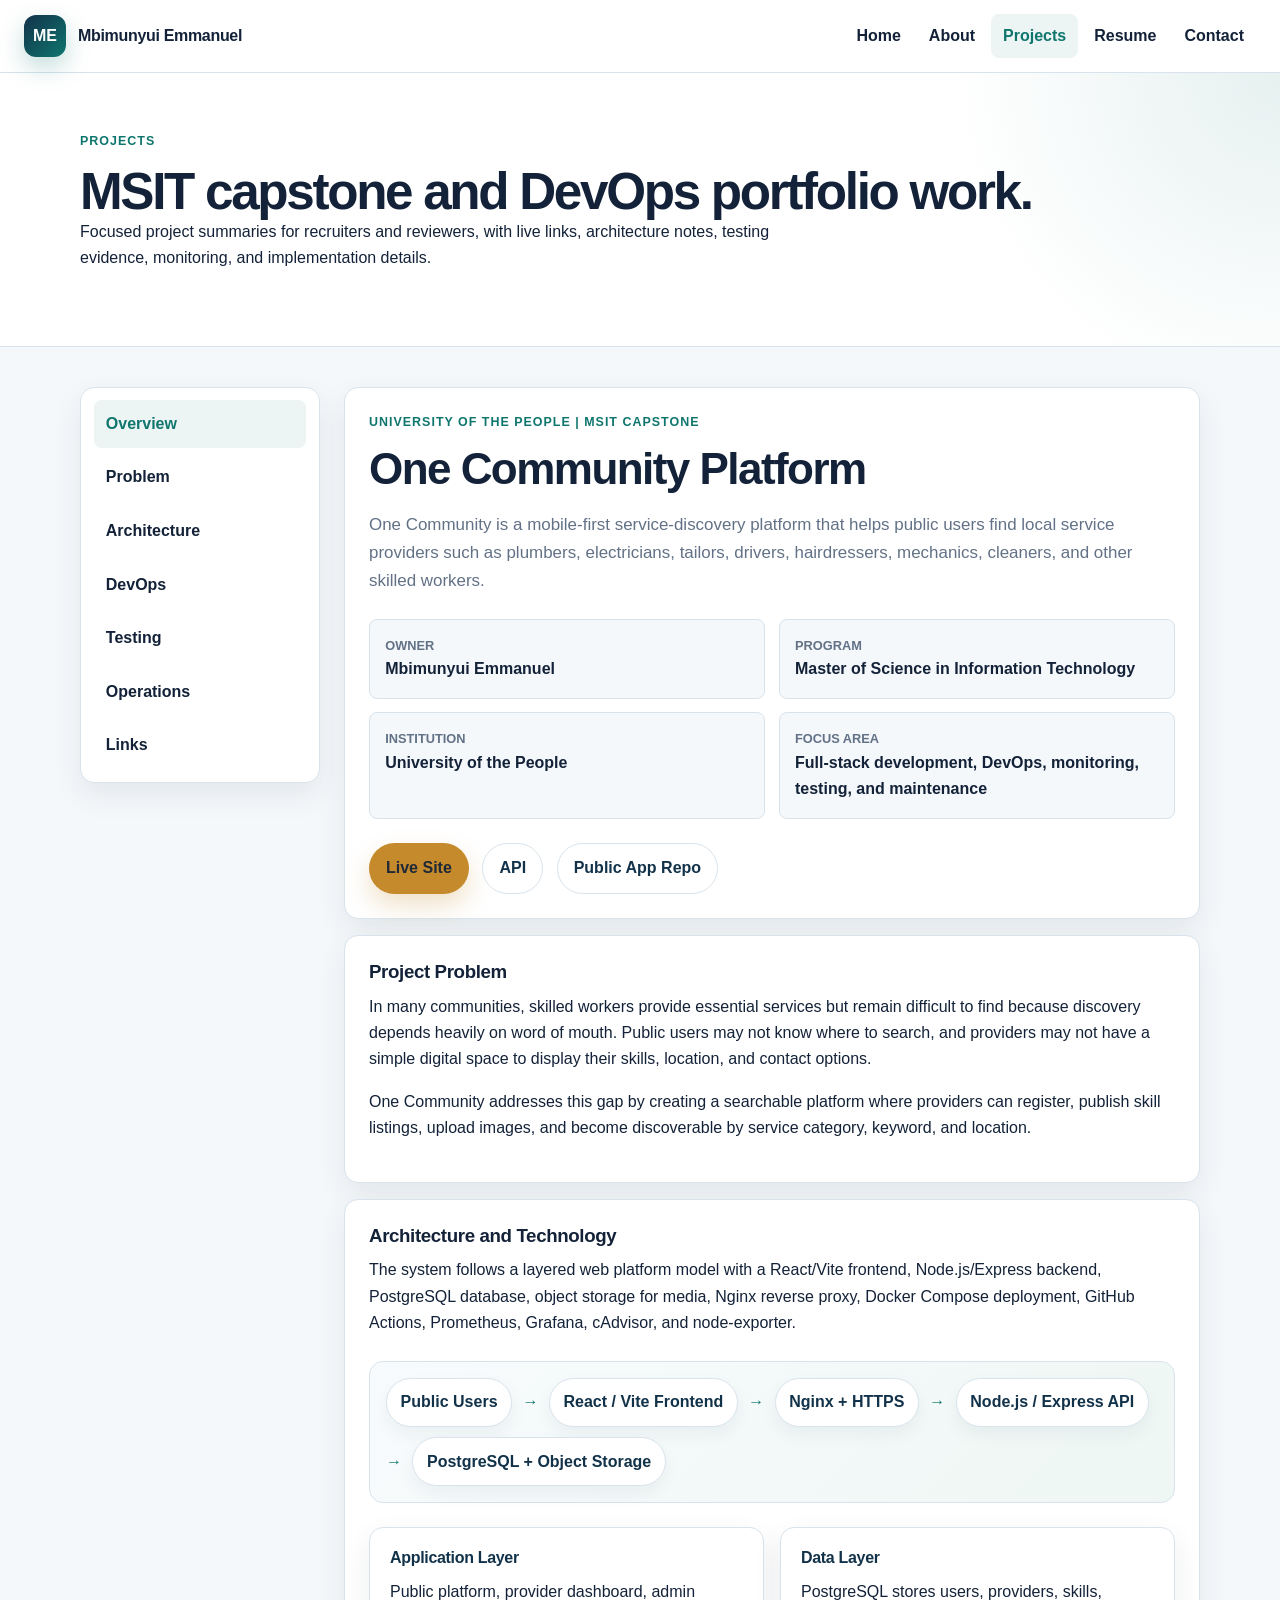
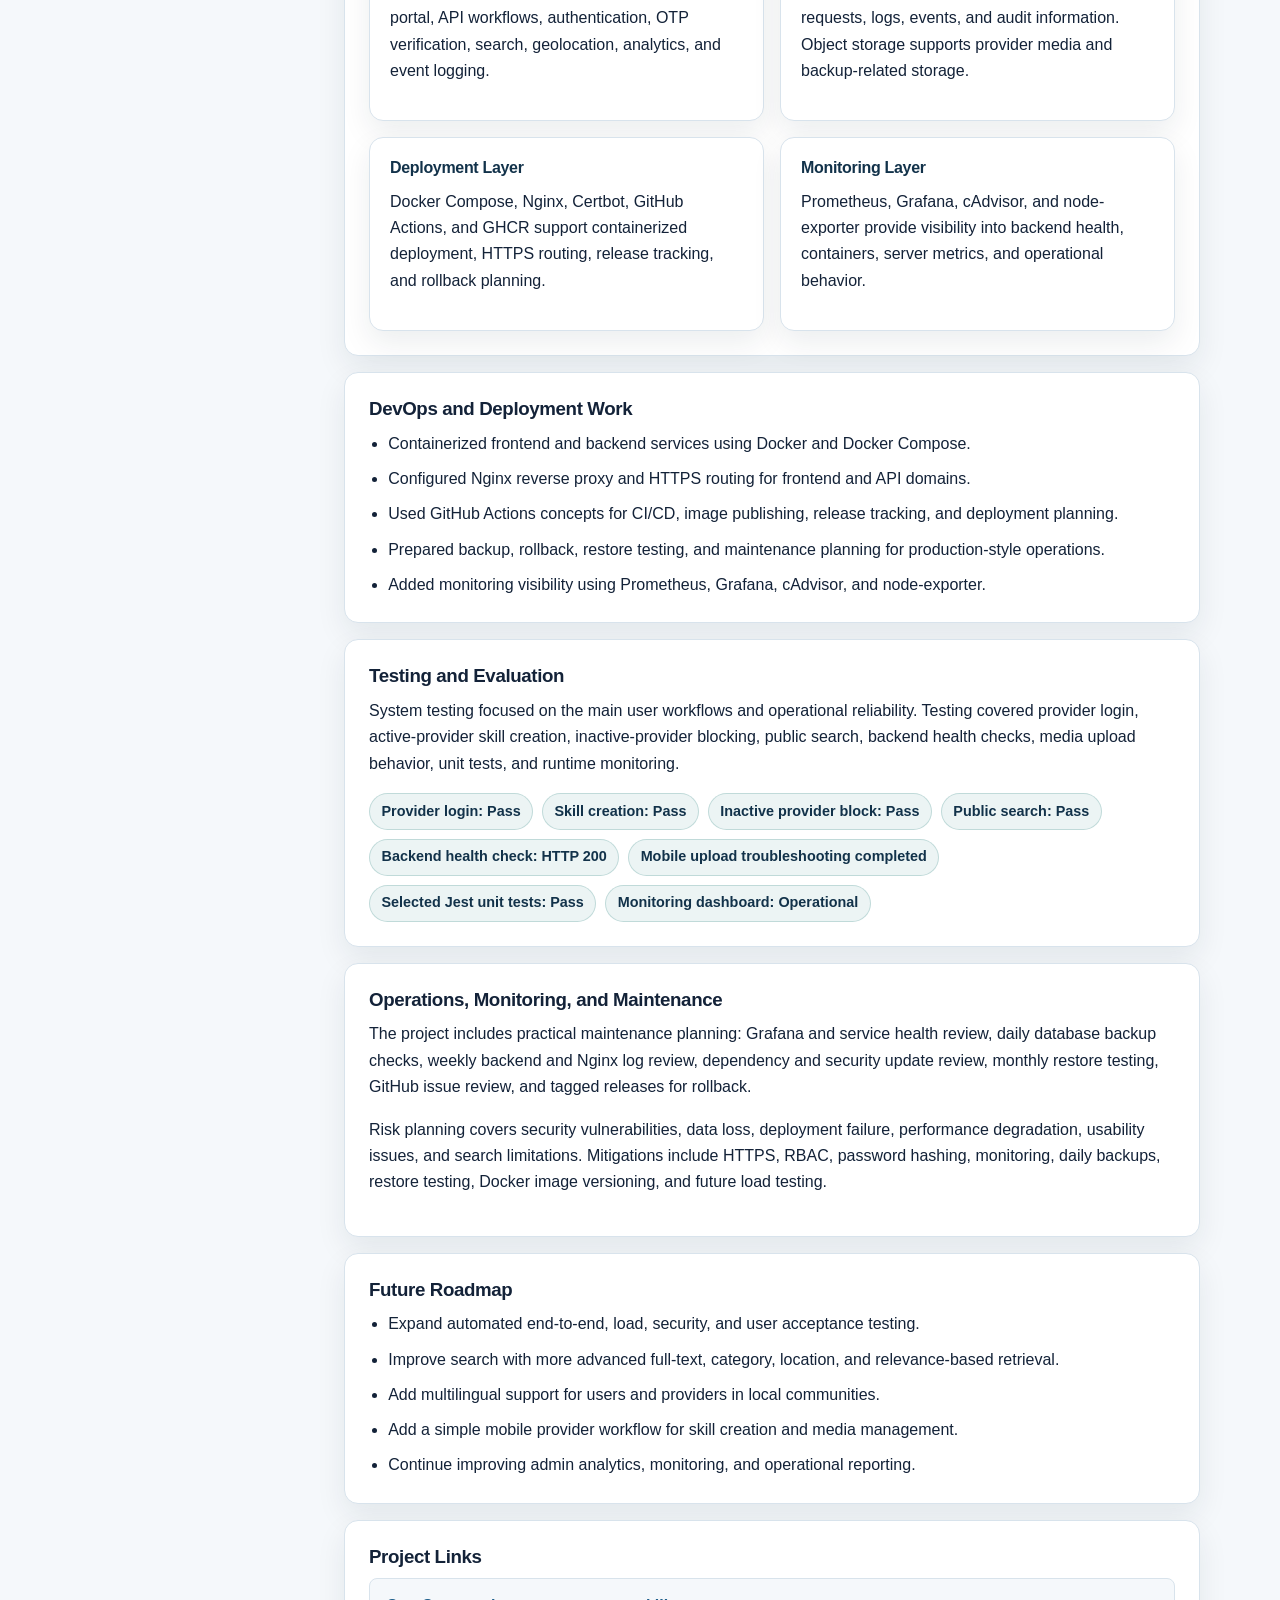
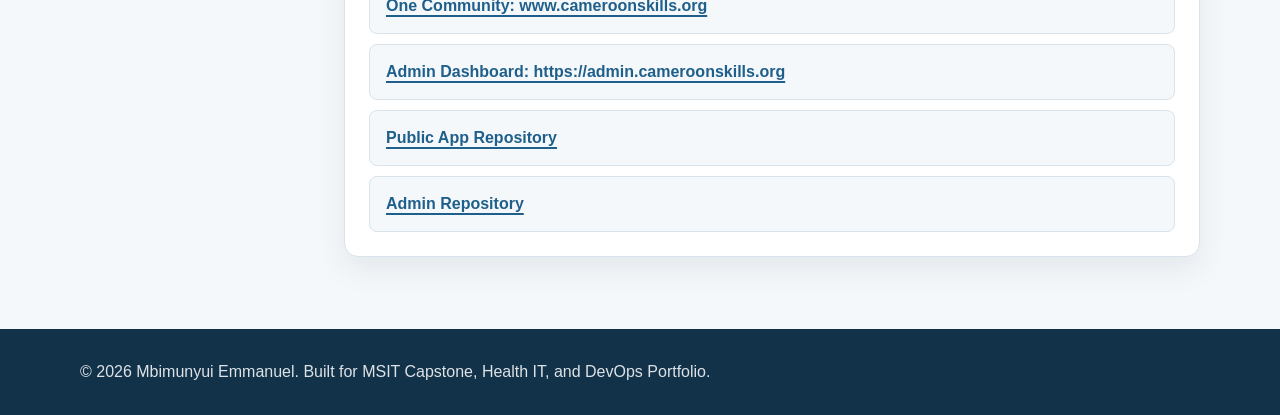
==== commit 027a268e: "Update projects.html" ====
--- a/projects.html
+++ b/projects.html
@@ -223,14 +223,14 @@
         </section>
 
         <section class="project-section" id="links">
-          <h3>Project Links</h3>
-          <div class="link-list">
-            <a href="https://www.cameroonskills.org">Live Site: cameroonskills.org</a>
-            <a href="https://api.cameroonskills.org">API: api.cameroonskills.org</a>
-            <a href="https://github.com/emmauopeople/1community_app">Public App Repository</a>
-            <a href="https://github.com/emmauopeople/one-community-admin">Admin Repository</a>
-          </div>
-        </section>
+  <h3>Project Links</h3>
+  <div class="link-list">
+    <a href="https://www.cameroonskills.org">One Community: www.cameroonskills.org</a>
+    <a href="https://admin.cameroonskills.org">Admin Dashboard: https://admin.cameroonskills.org</a>
+    <a href="https://github.com/emmauopeople/1community_app">Public App Repository</a>
+    <a href="https://github.com/emmauopeople/one-community-admin">Admin Repository</a>
+  </div>
+</section>
       </article>
     </div>
   </main>
--- a/styles.css
+++ b/styles.css
@@ -1,16 +1,73 @@
 :root {
-  --ink: #162033;
-  --muted: #5b6778;
-  --navy: #1d3f5f;
-  --blue: #2563a3;
+  --font-main: Arial, Helvetica, sans-serif;
+
+  --ink: #132238;
+  --muted: #627186;
+  --paper: #ffffff;
+  --soft: #f5f8fb;
+  --soft-strong: #eaf1f7;
+  --line: #d8e3ec;
+
+  --navy: #12324a;
+  --blue: #1f5f8b;
   --teal: #0f766e;
   --green: #2f8f5b;
-  --gold: #b7791f;
-  --paper: #ffffff;
-  --soft: #f5f8fb;
-  --soft-green: #edf7f3;
-  --line: #d9e3ec;
-  --shadow: 0 18px 45px rgba(22, 32, 51, 0.08);
+  --gold: #c58a2b;
+
+  --hero-start: #102f47;
+  --hero-mid: #0f5f6d;
+  --hero-end: #2f8f5b;
+
+  --shadow-soft: 0 12px 30px rgba(19, 34, 56, 0.08);
+  --shadow-card: 0 18px 45px rgba(19, 34, 56, 0.12);
+
+  --radius-sm: 8px;
+  --radius-md: 14px;
+  --radius-lg: 22px;
+}
+
+body.theme-one-community {
+  --navy: #12324a;
+  --blue: #1f5f8b;
+  --teal: #0f766e;
+  --green: #2f8f5b;
+  --gold: #c58a2b;
+  --hero-start: #102f47;
+  --hero-mid: #0f5f6d;
+  --hero-end: #2f8f5b;
+}
+
+body.theme-healthtech {
+  --navy: #102a43;
+  --blue: #2563eb;
+  --teal: #0e7490;
+  --green: #16a34a;
+  --gold: #d97706;
+  --hero-start: #102a43;
+  --hero-mid: #0e7490;
+  --hero-end: #16a34a;
+}
+
+body.theme-cloud {
+  --navy: #111827;
+  --blue: #2563eb;
+  --teal: #0891b2;
+  --green: #059669;
+  --gold: #f59e0b;
+  --hero-start: #111827;
+  --hero-mid: #1e40af;
+  --hero-end: #0891b2;
+}
+
+body.theme-executive {
+  --navy: #1f2937;
+  --blue: #334155;
+  --teal: #0f766e;
+  --green: #15803d;
+  --gold: #b45309;
+  --hero-start: #111827;
+  --hero-mid: #374151;
+  --hero-end: #0f766e;
 }
 
 * {
@@ -23,10 +80,10 @@
 
 body {
   margin: 0;
-  font-family: Arial, Helvetica, sans-serif;
+  font-family: var(--font-main);
   color: var(--ink);
   background: var(--paper);
-  line-height: 1.6;
+  line-height: 1.65;
 }
 
 img {
@@ -59,7 +116,7 @@
   padding: 0.75rem 1rem;
   background: var(--ink);
   color: var(--paper);
-  border-radius: 6px;
+  border-radius: var(--radius-sm);
 }
 
 .skip-link:focus {
@@ -75,16 +132,14 @@
   position: sticky;
   top: 0;
   z-index: 10;
-  background: rgba(255, 255, 255, 0.96);
+  background: rgba(255, 255, 255, 0.94);
   border-bottom: 1px solid var(--line);
-  backdrop-filter: blur(12px);
+  backdrop-filter: blur(14px);
 }
 
 .nav-wrap {
-  width: 100%;
   min-height: 72px;
-  margin: 0;
-  padding: 0 24px 0 0;
+  padding: 0 24px;
   display: flex;
   align-items: center;
   justify-content: space-between;
@@ -94,40 +149,45 @@
 .brand {
   display: inline-flex;
   align-items: center;
-  gap: 0.7rem;
+  gap: 0.75rem;
   color: var(--ink);
-  font-weight: 700;
+  font-weight: 800;
   text-decoration: none;
 }
 
 .brand-mark {
   display: grid;
-  width: 40px;
-  height: 40px;
+  width: 42px;
+  height: 42px;
   place-items: center;
   color: var(--paper);
-  background: var(--navy);
-  border-radius: 8px;
+  background: linear-gradient(135deg, var(--navy), var(--teal));
+  border-radius: 12px;
+  box-shadow: 0 10px 24px rgba(15, 118, 110, 0.25);
+}
+
+.brand-text {
+  letter-spacing: -0.02em;
 }
 
 .primary-nav {
   display: flex;
   align-items: center;
-  gap: 0.4rem;
+  gap: 0.25rem;
 }
 
 .primary-nav a {
   padding: 0.55rem 0.75rem;
   color: var(--ink);
-  font-weight: 700;
+  font-weight: 800;
   text-decoration: none;
-  border-radius: 6px;
+  border-radius: var(--radius-sm);
 }
 
 .primary-nav a:hover,
 .primary-nav a[aria-current="page"] {
   color: var(--teal);
-  background: var(--soft-green);
+  background: rgba(15, 118, 110, 0.08);
 }
 
 .nav-toggle {
@@ -137,7 +197,7 @@
   padding: 0;
   border: 1px solid var(--line);
   background: var(--paper);
-  border-radius: 6px;
+  border-radius: var(--radius-sm);
 }
 
 .nav-toggle-line {
@@ -148,118 +208,145 @@
   background: var(--ink);
 }
 
+.hero {
+  min-height: clamp(270px, 30vh, 390px);
+  padding: 32px 0;
+  color: var(--paper);
+  background:
+    radial-gradient(circle at top right, rgba(197, 138, 43, 0.35), transparent 28%),
+    linear-gradient(135deg, var(--hero-start), var(--hero-mid), var(--hero-end));
+}
+
+.hero-card {
+  display: grid;
+  grid-template-columns: 34% 66%;
+  gap: 1.5rem;
+  align-items: stretch;
+}
+
+.hero-photo-card {
+  min-height: clamp(245px, 27vh, 340px);
+  padding: 0.55rem;
+  border: 1px solid rgba(255, 255, 255, 0.24);
+  border-radius: 34px 110px 34px 110px;
+  background: rgba(255, 255, 255, 0.16);
+  box-shadow: var(--shadow-card);
+  overflow: hidden;
+}
+
+.hero-photo-card img {
+  width: 100%;
+  height: 100%;
+  min-height: clamp(230px, 25vh, 320px);
+  object-fit: cover;
+  object-position: center top;
+  border-radius: 28px 96px 28px 96px;
+}
+
+.hero-content {
+  display: flex;
+  min-height: clamp(245px, 27vh, 340px);
+  flex-direction: column;
+  justify-content: center;
+  padding: clamp(1.5rem, 4vw, 2.75rem);
+  border: 1px solid rgba(255, 255, 255, 0.18);
+  border-radius: var(--radius-lg);
+  background:
+    linear-gradient(90deg, rgba(16, 47, 71, 0.94), rgba(15, 95, 109, 0.78)),
+    url("public/assets/images/background.png") center / cover no-repeat;
+  box-shadow: var(--shadow-card);
+}
+
+.hero-content h1 {
+  max-width: 850px;
+  margin: 0;
+  font-size: clamp(2rem, 4vw, 3.25rem);
+  line-height: 1.05;
+  letter-spacing: -0.045em;
+}
+
+.hero-summary {
+  max-width: 780px;
+  margin: 0.9rem 0 0;
+  color: rgba(255, 255, 255, 0.86);
+  font-size: 1.05rem;
+}
+
+.hero .eyebrow {
+  color: #d9fff7;
+}
+
+.role-line {
+  min-height: 2rem;
+  margin: 0.8rem 0 0;
+  color: #f7d58a;
+  font-size: 1.18rem;
+  font-weight: 900;
+}
+
+[data-role-rotator] {
+  display: inline-block;
+}
+
+[data-role-rotator].is-sliding {
+  animation: slideRole 620ms ease;
+}
+
+@keyframes slideRole {
+  from {
+    opacity: 0;
+    transform: translateX(48px);
+  }
+
+  to {
+    opacity: 1;
+    transform: translateX(0);
+  }
+}
+
 .section {
   padding: 72px 0;
 }
 
 .surface-band {
-  background: var(--soft);
+  background:
+    radial-gradient(circle at top left, rgba(15, 118, 110, 0.08), transparent 28%),
+    var(--soft);
   border-top: 1px solid var(--line);
   border-bottom: 1px solid var(--line);
-}
-
-.hero {
-  min-height: calc(100vh - 72px);
-  padding: 0;
-  background: var(--paper);
-}
-
-.hero-card {
-  display: grid;
-  width: 100%;
-  min-height: calc(100vh - 72px);
-  grid-template-columns: 42% 58%;
-  gap: 0;
-  align-items: stretch;
-  padding: 0;
-  background: var(--paper);
-  border: 0;
-  border-radius: 0;
-  box-shadow: none;
-}
-
-.hero .container {
-  width: 100%;
-  margin: 0;
-}
-
-.portrait-panel {
-  height: 100%;
-  overflow: hidden;
-  border-radius: 0;
-  background: var(--soft);
-  border: 0;
-}
-
-.portrait-panel img {
-  width: 100%;
-  height: 100%;
-  min-height: calc(100vh - 72px);
-  object-fit: cover;
-  object-position: center top;
-}
-
-.hero-copy {
-  display: flex;
-  min-height: calc(100vh - 72px);
-  flex-direction: column;
-  justify-content: center;
-  padding: clamp(2rem, 6vw, 6rem);
-  background:
-    linear-gradient(90deg, rgba(255, 255, 255, 0.96), rgba(255, 255, 255, 0.76)),
-    url("public/assets/images/background.png") center / cover no-repeat;
-}
-
-.hero-copy h1,
-.page-intro h1,
-.resume-header h1 {
-  margin: 0;
-  font-size: 3rem;
-  line-height: 1.1;
-  letter-spacing: 0;
 }
 
 .eyebrow {
   margin: 0 0 0.75rem;
   color: var(--teal);
-  font-size: 0.82rem;
-  font-weight: 800;
-  letter-spacing: 0;
+  font-size: 0.78rem;
+  font-weight: 900;
+  letter-spacing: 0.08em;
   text-transform: uppercase;
 }
 
-.role-line {
-  min-height: 2.2rem;
-  margin: 1rem 0 0;
-  color: var(--navy);
-  font-size: 1.35rem;
-  font-weight: 800;
-  overflow: hidden;
-}
-
-[data-role-rotator] {
-  display: inline-block;
-}
-
-[data-role-rotator].is-sliding {
-  animation: slideRole 620ms ease;
-}
-
-@keyframes slideRole {
-  from {
-    opacity: 0;
-    transform: translateX(56px);
-  }
-  to {
-    opacity: 1;
-    transform: translateX(0);
-  }
-}
-
-.hero-summary,
-.lead {
+h2 {
+  margin: 0 0 1rem;
+  font-size: clamp(1.7rem, 3vw, 2.35rem);
+  line-height: 1.15;
+  letter-spacing: -0.035em;
+}
+
+h3,
+h4 {
+  margin: 0 0 0.65rem;
+  line-height: 1.25;
+  letter-spacing: -0.02em;
+}
+
+p {
+  margin: 0 0 1rem;
+}
+
+.lead,
+.section-heading p {
   color: var(--muted);
-  font-size: 1.08rem;
+  font-size: 1.06rem;
 }
 
 .action-row {
@@ -267,7 +354,7 @@
   flex-wrap: wrap;
   gap: 0.85rem;
   align-items: center;
-  margin-top: 1.5rem;
+  margin-top: 1.4rem;
 }
 
 .button {
@@ -277,20 +364,26 @@
   justify-content: center;
   padding: 0.72rem 1rem;
   border: 1px solid transparent;
-  border-radius: 6px;
-  font-weight: 800;
+  border-radius: 999px;
+  font-weight: 900;
   text-decoration: none;
   cursor: pointer;
+  transition: transform 160ms ease, box-shadow 160ms ease, background 160ms ease;
+}
+
+.button:hover {
+  transform: translateY(-1px);
 }
 
 .button-primary {
-  background: var(--teal);
-  color: var(--paper);
+  background: var(--gold);
+  color: #1f2937;
+  box-shadow: 0 12px 24px rgba(197, 138, 43, 0.25);
 }
 
 .button-primary:hover {
-  background: #0b625c;
-  color: var(--paper);
+  color: #1f2937;
+  background: #e0a33d;
 }
 
 .button-secondary {
@@ -299,10 +392,20 @@
   border-color: var(--line);
 }
 
-.button-secondary:hover,
-.button-plain:hover {
+.button-secondary:hover {
   color: var(--teal);
   border-color: var(--teal);
+}
+
+.button-ghost {
+  color: var(--paper);
+  background: rgba(255, 255, 255, 0.12);
+  border-color: rgba(255, 255, 255, 0.28);
+}
+
+.button-ghost:hover {
+  color: var(--paper);
+  background: rgba(255, 255, 255, 0.2);
 }
 
 .button-plain {
@@ -311,116 +414,183 @@
   border-color: var(--line);
 }
 
-.quick-facts {
+.proof-strip {
+  background: var(--paper);
+  border-bottom: 1px solid var(--line);
+}
+
+.proof-grid {
+  display: grid;
+  grid-template-columns: repeat(3, 1fr);
+}
+
+.proof-grid div {
+  padding: 1.15rem 1.25rem;
+  border-right: 1px solid var(--line);
+}
+
+.proof-grid div:last-child {
+  border-right: 0;
+}
+
+.proof-grid span {
+  display: block;
+  color: var(--muted);
+  font-size: 0.78rem;
+  font-weight: 900;
+  text-transform: uppercase;
+  letter-spacing: 0.07em;
+}
+
+.proof-grid strong {
+  display: block;
+  margin-top: 0.25rem;
+  color: var(--navy);
+}
+
+.split-layout {
+  display: grid;
+  grid-template-columns: 1.35fr 0.65fr;
+  gap: 2rem;
+  align-items: start;
+}
+
+.callout {
+  padding: 1.4rem;
+  border: 1px solid rgba(47, 143, 91, 0.28);
+  border-left: 5px solid var(--green);
+  border-radius: var(--radius-md);
+  background: linear-gradient(180deg, #ffffff, #f1fbf6);
+  box-shadow: var(--shadow-soft);
+}
+
+.callout h3 {
+  color: var(--navy);
+}
+
+.section-heading {
+  max-width: 760px;
+  margin-bottom: 1.6rem;
+}
+
+.case-grid {
+  display: grid;
+  grid-template-columns: repeat(3, minmax(0, 1fr));
+  gap: 1rem;
+  margin-bottom: 1.25rem;
+}
+
+.case-card,
+.skill-card,
+.featured-project,
+.info-card,
+.project-detail,
+.project-section,
+.resume-section {
+  background: var(--paper);
+  border: 1px solid var(--line);
+  border-radius: var(--radius-md);
+  box-shadow: var(--shadow-soft);
+}
+
+.case-card {
+  position: relative;
+  overflow: hidden;
+  padding: 1.35rem;
+}
+
+.case-card::before {
+  content: "";
+  position: absolute;
+  inset: 0 auto 0 0;
+  width: 5px;
+  background: var(--teal);
+}
+
+.case-card.accent-blue::before {
+  background: var(--blue);
+}
+
+.case-card.accent-green::before {
+  background: var(--green);
+}
+
+.case-card.accent-gold::before {
+  background: var(--gold);
+}
+
+.card-label {
+  display: inline-flex;
+  margin-bottom: 0.75rem;
+  padding: 0.25rem 0.6rem;
+  color: var(--navy);
+  background: var(--soft-strong);
+  border-radius: 999px;
+  font-size: 0.75rem;
+  font-weight: 900;
+  text-transform: uppercase;
+}
+
+.card-grid {
+  display: grid;
+  gap: 1rem;
+}
+
+.card-grid.three {
+  grid-template-columns: repeat(3, minmax(0, 1fr));
+}
+
+.card-grid.two {
+  grid-template-columns: repeat(2, minmax(0, 1fr));
+}
+
+.skill-card,
+.info-card {
+  padding: 1.25rem;
+}
+
+.skill-card h3,
+.info-card h4 {
+  color: var(--navy);
+}
+
+.featured-project {
+  display: grid;
+  grid-template-columns: 1fr auto;
+  gap: 1.5rem;
+  padding: 1.5rem;
+  align-items: center;
+}
+
+.featured-project h3 {
+  color: var(--navy);
+}
+
+.tag-list,
+.result-grid {
   display: flex;
   flex-wrap: wrap;
-  gap: 0.6rem;
-  margin-top: 1.4rem;
-}
-
-.quick-facts span,
+  gap: 0.55rem;
+}
+
 .tag-list span,
 .result-grid span {
   display: inline-flex;
   align-items: center;
   min-height: 34px;
-  padding: 0.35rem 0.7rem;
+  padding: 0.35rem 0.72rem;
   color: var(--navy);
-  background: var(--soft-green);
-  border: 1px solid #cfe5dc;
+  background: rgba(15, 118, 110, 0.08);
+  border: 1px solid rgba(15, 118, 110, 0.2);
   border-radius: 999px;
-  font-size: 0.92rem;
-  font-weight: 700;
-}
-
-.split-layout {
-  display: grid;
-  grid-template-columns: 1.35fr 0.65fr;
-  gap: 2rem;
-  align-items: start;
-}
-
-h2 {
-  margin: 0 0 1rem;
-  font-size: 2rem;
-  line-height: 1.2;
-  letter-spacing: 0;
-}
-
-h3,
-h4 {
-  margin: 0 0 0.65rem;
-  line-height: 1.25;
-  letter-spacing: 0;
-}
-
-p {
-  margin: 0 0 1rem;
-}
-
-.callout,
-.skill-card,
-.featured-project,
-.info-card,
-.project-detail,
-.resume-section {
-  background: var(--paper);
-  border: 1px solid var(--line);
-  border-radius: 8px;
-  box-shadow: 0 10px 28px rgba(22, 32, 51, 0.05);
-}
-
-.callout {
-  padding: 1.25rem;
-  border-left: 4px solid var(--green);
-}
-
-.section-heading {
-  max-width: 720px;
-  margin-bottom: 1.5rem;
-}
-
-.card-grid {
-  display: grid;
-  gap: 1rem;
-}
-
-.card-grid.three {
-  grid-template-columns: repeat(3, minmax(0, 1fr));
-}
-
-.card-grid.two {
-  grid-template-columns: repeat(2, minmax(0, 1fr));
-}
-
-.skill-card,
-.info-card {
-  padding: 1.25rem;
-}
-
-.skill-card h3,
-.info-card h4 {
-  color: var(--navy);
-}
-
-.featured-project {
-  display: grid;
-  grid-template-columns: 1fr auto;
-  gap: 1.5rem;
-  padding: 1.5rem;
-  align-items: center;
-}
-
-.tag-list {
-  display: flex;
-  flex-wrap: wrap;
-  gap: 0.55rem;
+  font-size: 0.9rem;
+  font-weight: 800;
 }
 
 .project-actions {
   display: grid;
   gap: 0.75rem;
-  min-width: 180px;
+  min-width: 190px;
 }
 
 .resume-teaser,
@@ -446,9 +616,9 @@
 }
 
 .site-footer {
-  padding: 28px 0;
-  color: var(--paper);
-  background: var(--ink);
+  padding: 30px 0;
+  color: rgba(255, 255, 255, 0.86);
+  background: var(--navy);
 }
 
 .site-footer p {
@@ -462,8 +632,18 @@
 .page-intro,
 .resume-header {
   padding: 58px 0;
-  background: var(--paper);
+  background:
+    radial-gradient(circle at top right, rgba(15, 118, 110, 0.1), transparent 25%),
+    var(--paper);
   border-bottom: 1px solid var(--line);
+}
+
+.page-intro h1,
+.resume-header h1 {
+  margin: 0;
+  font-size: clamp(2.2rem, 4vw, 3.25rem);
+  line-height: 1.08;
+  letter-spacing: -0.045em;
 }
 
 .page-intro p {
@@ -486,21 +666,22 @@
   padding: 0.8rem;
   background: var(--paper);
   border: 1px solid var(--line);
-  border-radius: 8px;
+  border-radius: var(--radius-md);
+  box-shadow: var(--shadow-soft);
 }
 
 .project-side-nav a {
   padding: 0.65rem 0.75rem;
   color: var(--ink);
-  font-weight: 800;
+  font-weight: 900;
   text-decoration: none;
-  border-radius: 6px;
+  border-radius: var(--radius-sm);
 }
 
 .project-side-nav a:first-child,
 .project-side-nav a:hover {
   color: var(--teal);
-  background: var(--soft-green);
+  background: rgba(15, 118, 110, 0.08);
 }
 
 .project-content {
@@ -511,13 +692,10 @@
 .project-detail,
 .project-section {
   padding: 1.5rem;
-  background: var(--paper);
-  border: 1px solid var(--line);
-  border-radius: 8px;
 }
 
 .project-detail h2 {
-  font-size: 2.35rem;
+  font-size: clamp(2rem, 4vw, 2.75rem);
 }
 
 .meta-grid {
@@ -528,17 +706,45 @@
 }
 
 .meta-grid div {
-  padding: 0.9rem;
+  padding: 0.95rem;
   background: var(--soft);
   border: 1px solid var(--line);
-  border-radius: 8px;
+  border-radius: var(--radius-sm);
 }
 
 .meta-grid span {
   display: block;
   color: var(--muted);
-  font-size: 0.84rem;
-  font-weight: 800;
+  font-size: 0.8rem;
+  font-weight: 900;
+  text-transform: uppercase;
+}
+
+.architecture-flow {
+  display: flex;
+  flex-wrap: wrap;
+  gap: 0.65rem;
+  align-items: center;
+  margin: 1.5rem 0;
+  padding: 1rem;
+  background: linear-gradient(135deg, #f8fbfd, #eef7f4);
+  border: 1px solid var(--line);
+  border-radius: var(--radius-md);
+}
+
+.flow-step {
+  padding: 0.65rem 0.85rem;
+  color: var(--navy);
+  background: var(--paper);
+  border: 1px solid var(--line);
+  border-radius: 999px;
+  font-weight: 900;
+  box-shadow: 0 8px 18px rgba(19, 34, 56, 0.05);
+}
+
+.flow-arrow {
+  color: var(--teal);
+  font-weight: 900;
 }
 
 .clean-list {
@@ -549,12 +755,6 @@
 .clean-list li + li,
 .timeline-item li + li {
   margin-top: 0.55rem;
-}
-
-.result-grid {
-  display: flex;
-  flex-wrap: wrap;
-  gap: 0.6rem;
 }
 
 .link-list a {
@@ -562,8 +762,8 @@
   padding: 0.85rem 1rem;
   background: var(--soft);
   border: 1px solid var(--line);
-  border-radius: 8px;
-  font-weight: 800;
+  border-radius: var(--radius-sm);
+  font-weight: 900;
 }
 
 .resume-header-grid {
@@ -607,7 +807,7 @@
   padding: 1rem;
   background: var(--soft);
   border: 1px solid var(--line);
-  border-radius: 8px;
+  border-radius: var(--radius-sm);
 }
 
 .timeline-item {
@@ -637,7 +837,7 @@
   margin: 0;
 }
 
-@media (max-width: 900px) {
+@media (max-width: 980px) {
   .hero-card,
   .split-layout,
   .featured-project,
@@ -646,21 +846,15 @@
     grid-template-columns: 1fr;
   }
 
-  .hero,
-  .hero-card {
-    min-height: auto;
-  }
-
-  .hero-copy {
-    min-height: 520px;
-  }
-
-  .project-side-nav {
-    position: static;
-    grid-template-columns: repeat(5, minmax(120px, 1fr));
-    overflow-x: auto;
-  }
-
+  .hero-photo-card {
+    max-height: 360px;
+  }
+
+  .hero-photo-card img {
+    max-height: 340px;
+  }
+
+  .case-grid,
   .card-grid.three,
   .card-grid.two,
   .resume-skill-grid,
@@ -668,9 +862,10 @@
     grid-template-columns: 1fr;
   }
 
-  .portrait-panel img {
-    height: 420px;
-    min-height: 420px;
+  .project-side-nav {
+    position: static;
+    grid-template-columns: repeat(7, minmax(120px, 1fr));
+    overflow-x: auto;
   }
 
   .resume-teaser,
@@ -681,6 +876,10 @@
 }
 
 @media (max-width: 720px) {
+  .nav-wrap {
+    padding: 0 16px;
+  }
+
   .nav-toggle {
     display: block;
   }
@@ -696,8 +895,8 @@
     padding: 0.7rem;
     background: var(--paper);
     border: 1px solid var(--line);
-    border-radius: 8px;
-    box-shadow: var(--shadow);
+    border-radius: var(--radius-md);
+    box-shadow: var(--shadow-card);
   }
 
   .primary-nav.is-open {
@@ -708,47 +907,48 @@
     padding: 0.8rem;
   }
 
-  .brand span:last-child {
+  .brand-text {
     max-width: 170px;
     overflow: hidden;
     text-overflow: ellipsis;
     white-space: nowrap;
   }
 
+  .hero {
+    min-height: auto;
+    padding: 18px 0;
+  }
+
+  .hero-photo-card {
+    min-height: 300px;
+    border-radius: 28px;
+  }
+
+  .hero-photo-card img {
+    min-height: 285px;
+    border-radius: 22px;
+  }
+
+  .hero-content {
+    min-height: 360px;
+    padding: 1.35rem;
+  }
+
+  .proof-grid {
+    grid-template-columns: 1fr;
+  }
+
+  .proof-grid div {
+    border-right: 0;
+    border-bottom: 1px solid var(--line);
+  }
+
+  .proof-grid div:last-child {
+    border-bottom: 0;
+  }
+
   .section {
     padding: 48px 0;
-  }
-
-  .hero {
-    padding-top: 0;
-  }
-
-  .hero-card {
-    padding: 0;
-  }
-
-  .hero-copy {
-    min-height: 460px;
-    padding: 2rem 1rem;
-  }
-
-  .hero-copy h1,
-  .page-intro h1,
-  .resume-header h1 {
-    font-size: 2.25rem;
-  }
-
-  h2 {
-    font-size: 1.65rem;
-  }
-
-  .role-line {
-    font-size: 1.12rem;
-  }
-
-  .portrait-panel img {
-    height: 340px;
-    min-height: 340px;
   }
 
   .button,
@@ -758,6 +958,10 @@
     width: 100%;
   }
 
+  .action-row {
+    width: 100%;
+  }
+
   .button {
     justify-content: center;
   }
@@ -766,6 +970,15 @@
   .project-section,
   .resume-section {
     padding: 1rem;
+  }
+
+  .architecture-flow {
+    align-items: stretch;
+    flex-direction: column;
+  }
+
+  .flow-arrow {
+    display: none;
   }
 }
 
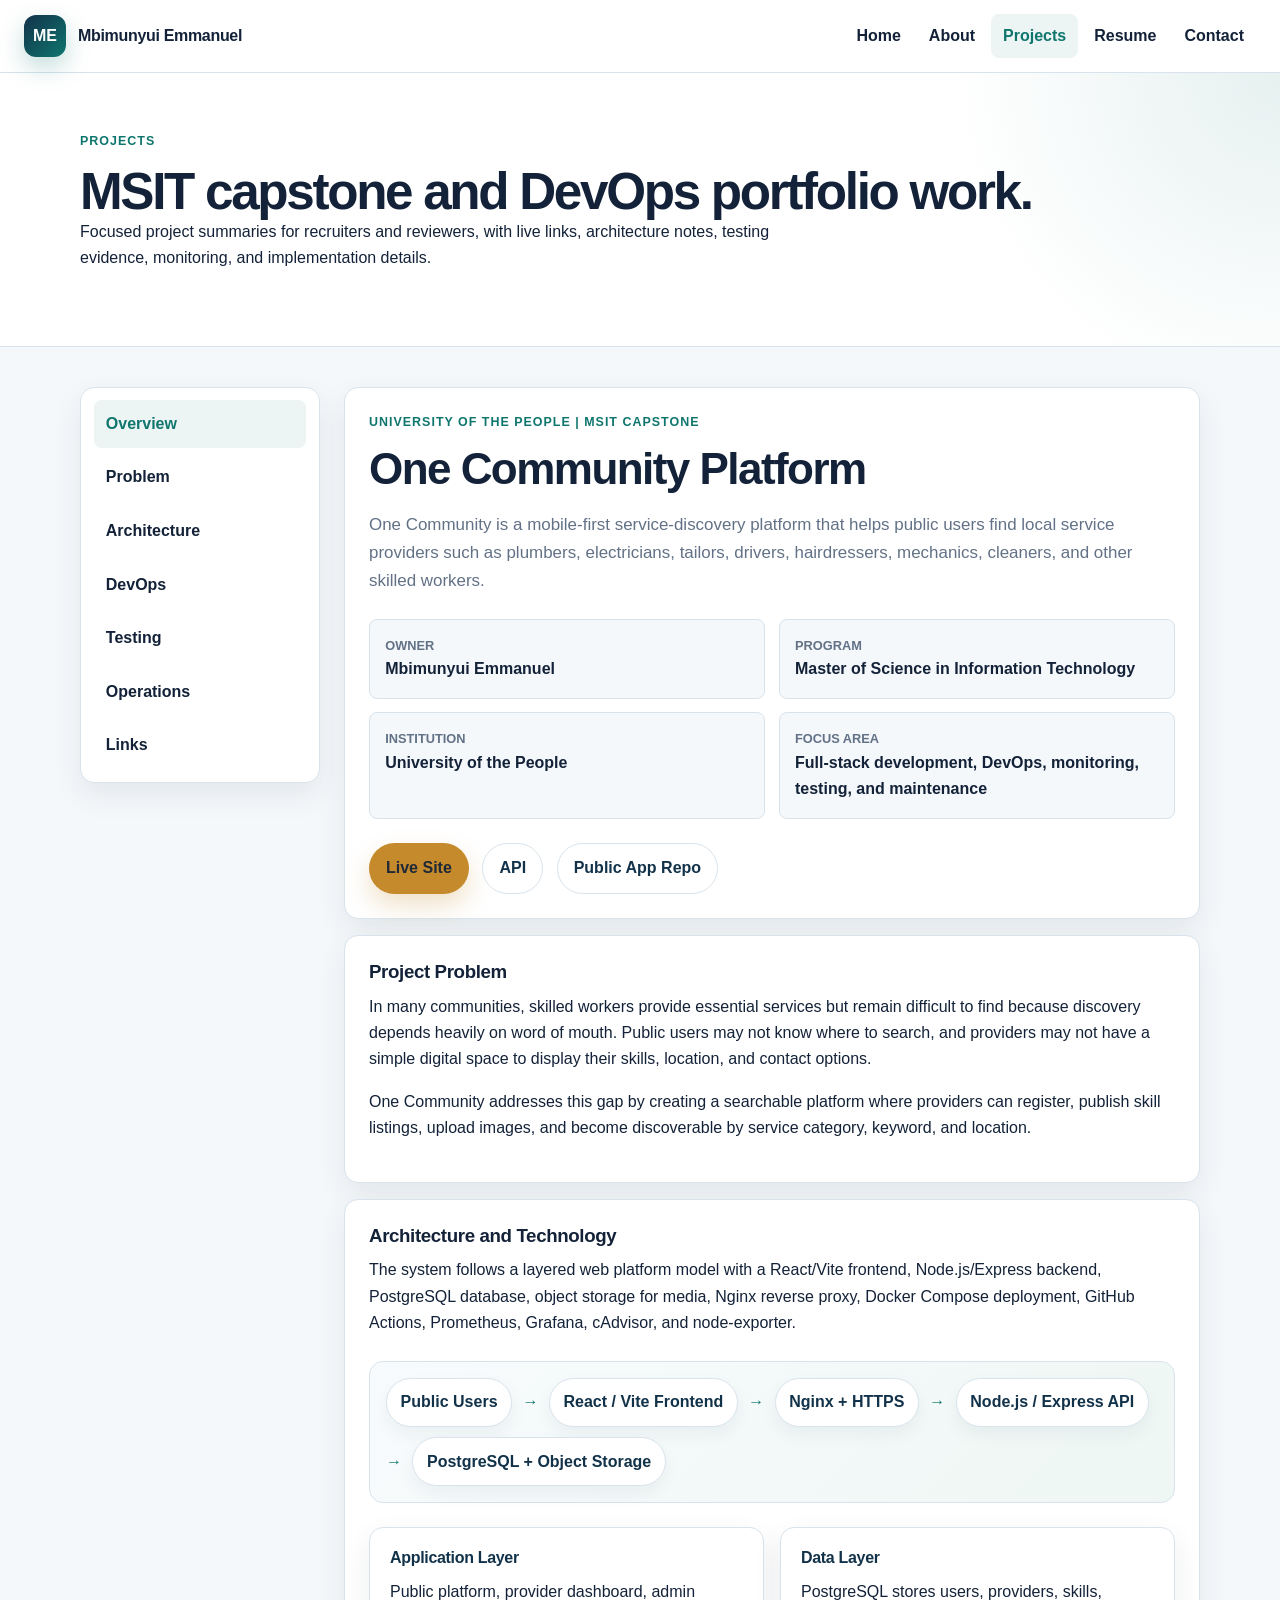
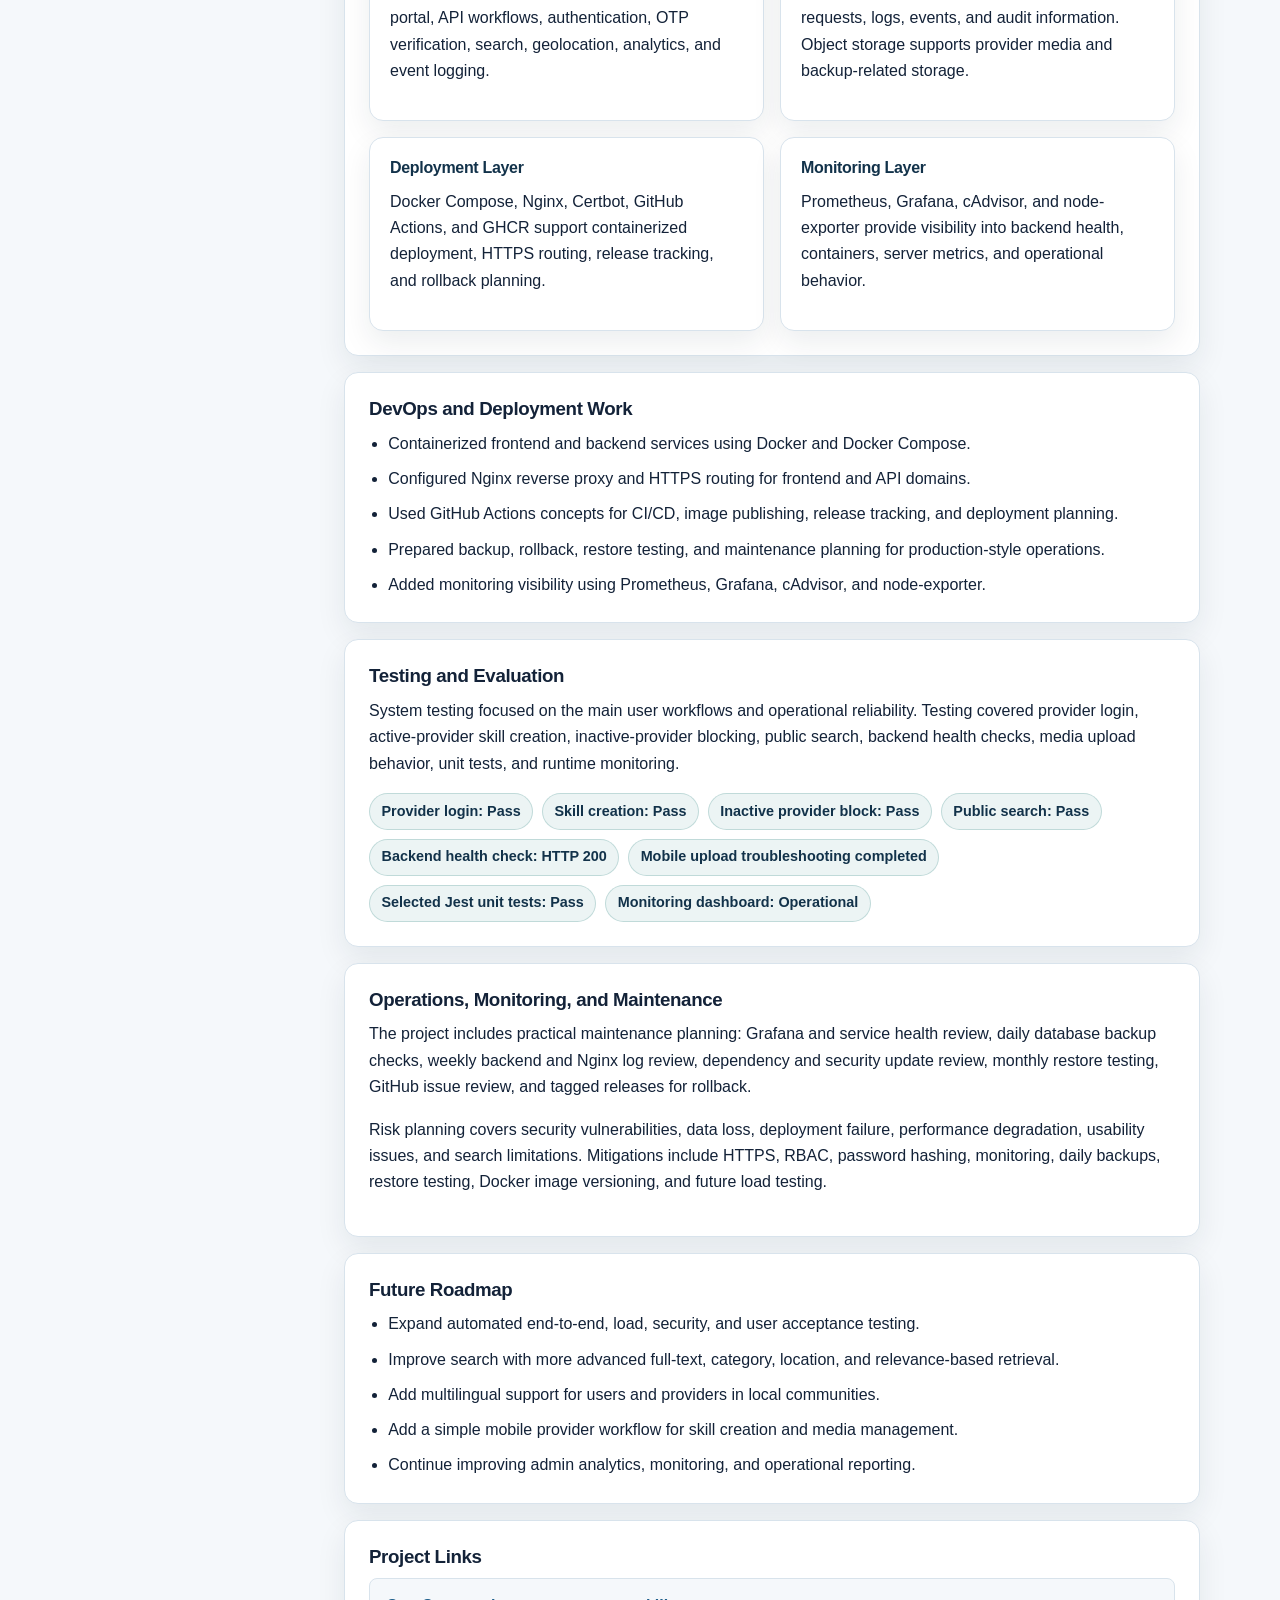
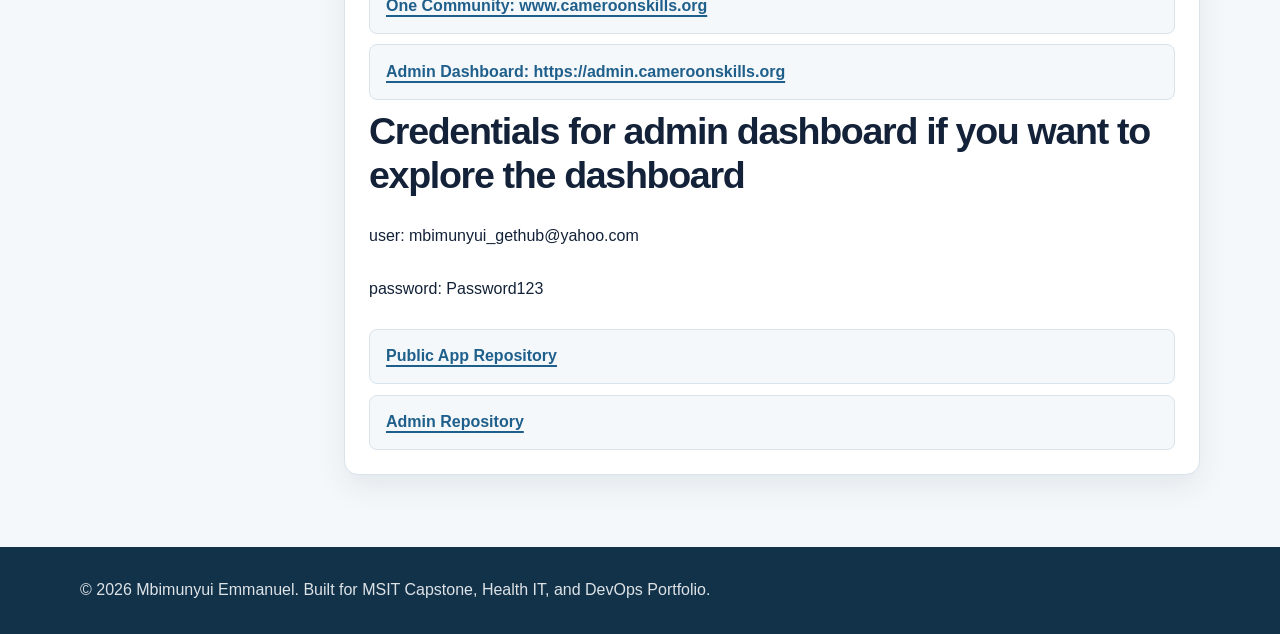
==== commit 3cf8c375: "Update projects.html" ====
--- a/projects.html
+++ b/projects.html
@@ -227,6 +227,9 @@
   <div class="link-list">
     <a href="https://www.cameroonskills.org">One Community: www.cameroonskills.org</a>
     <a href="https://admin.cameroonskills.org">Admin Dashboard: https://admin.cameroonskills.org</a>
+    <h2>Credentials for admin dashboard if you want to explore the dashboard</h2>
+    <p>user: mbimunyui_gethub@yahoo.com</p>
+    <p>password: Password123</p>
     <a href="https://github.com/emmauopeople/1community_app">Public App Repository</a>
     <a href="https://github.com/emmauopeople/one-community-admin">Admin Repository</a>
   </div>
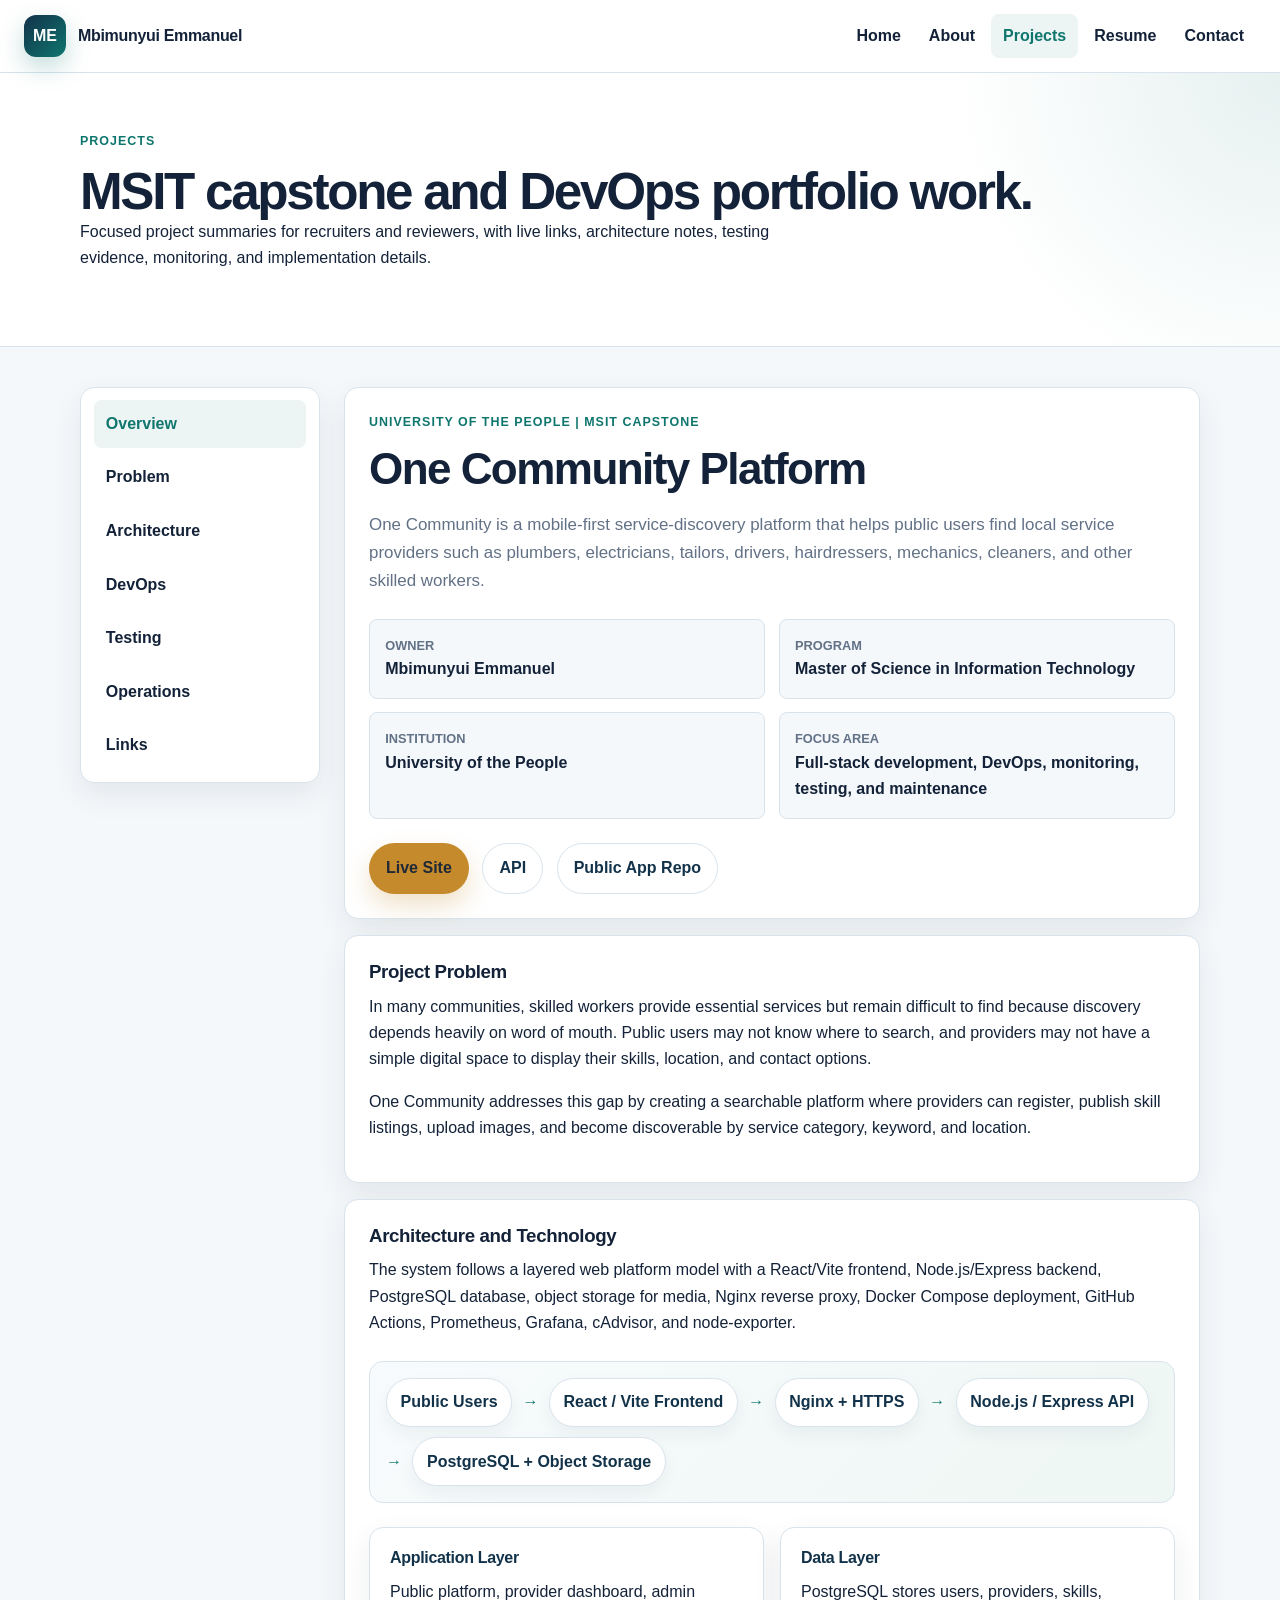
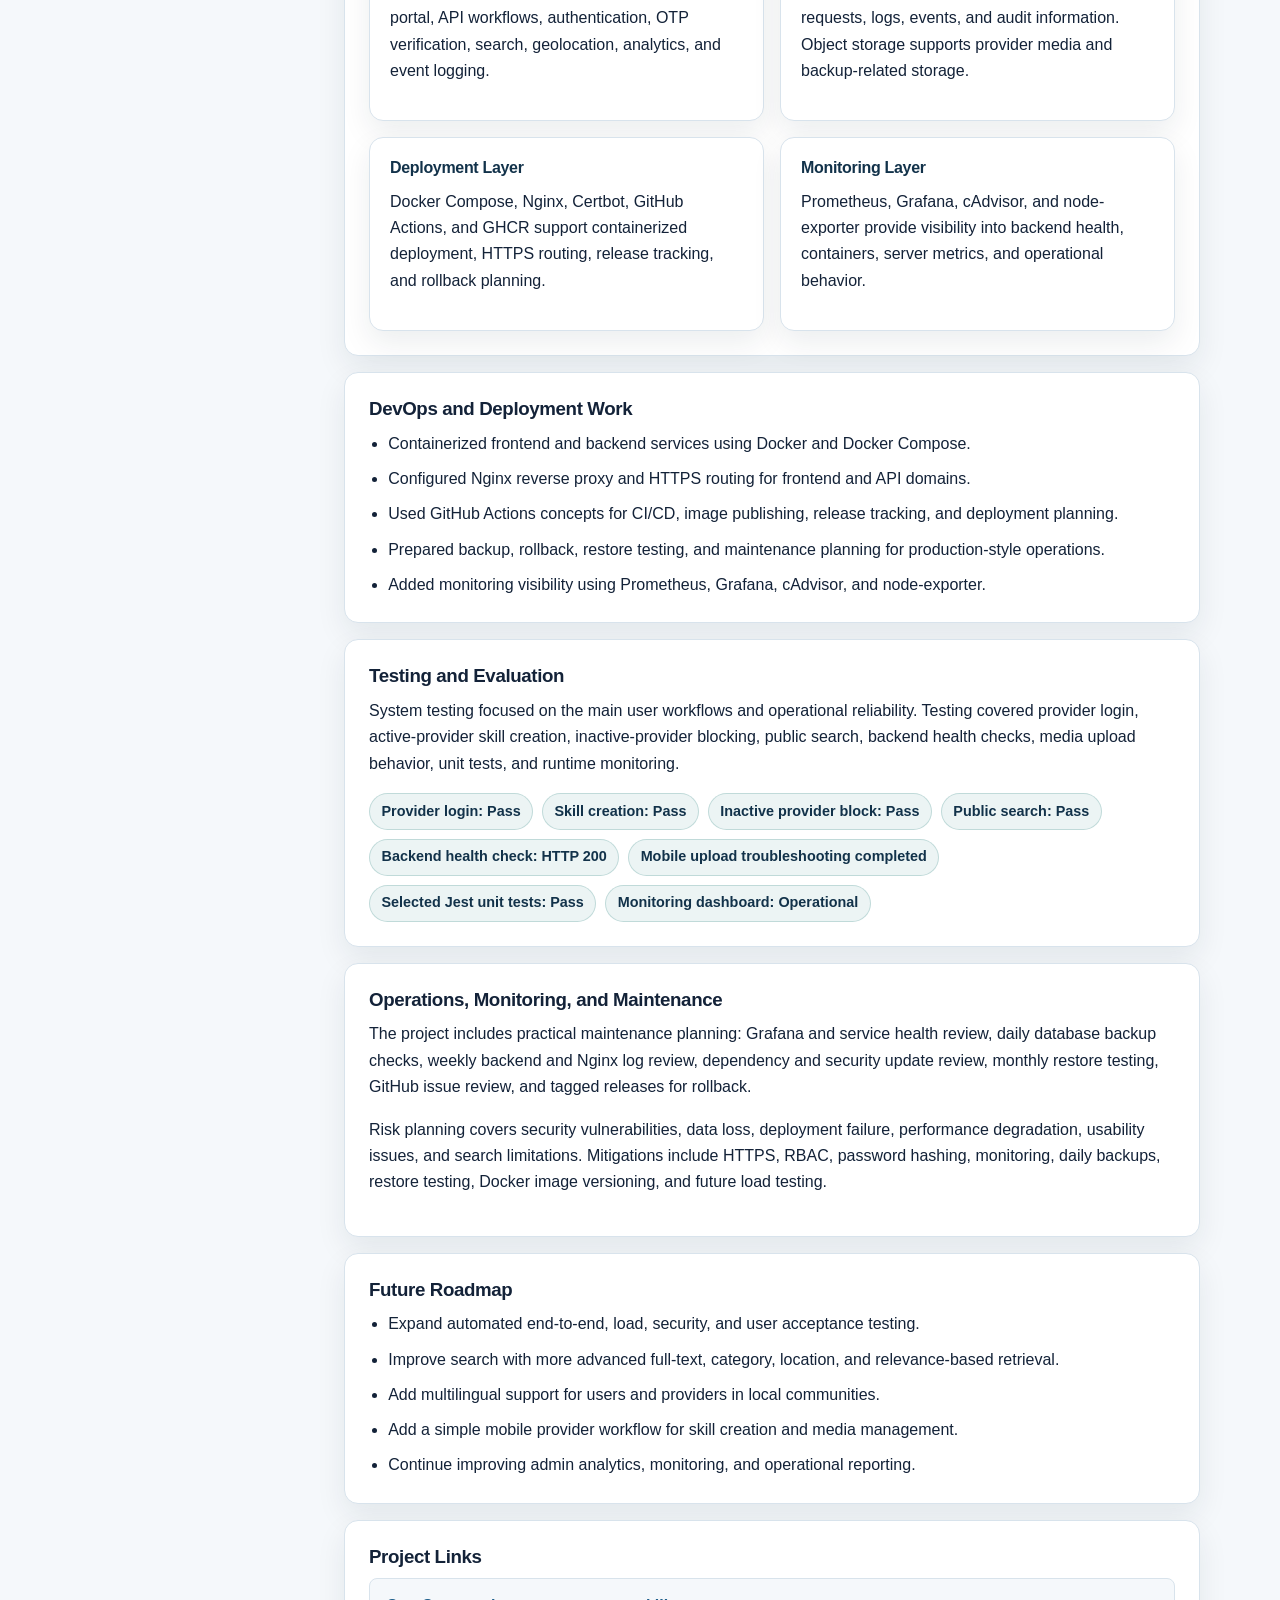
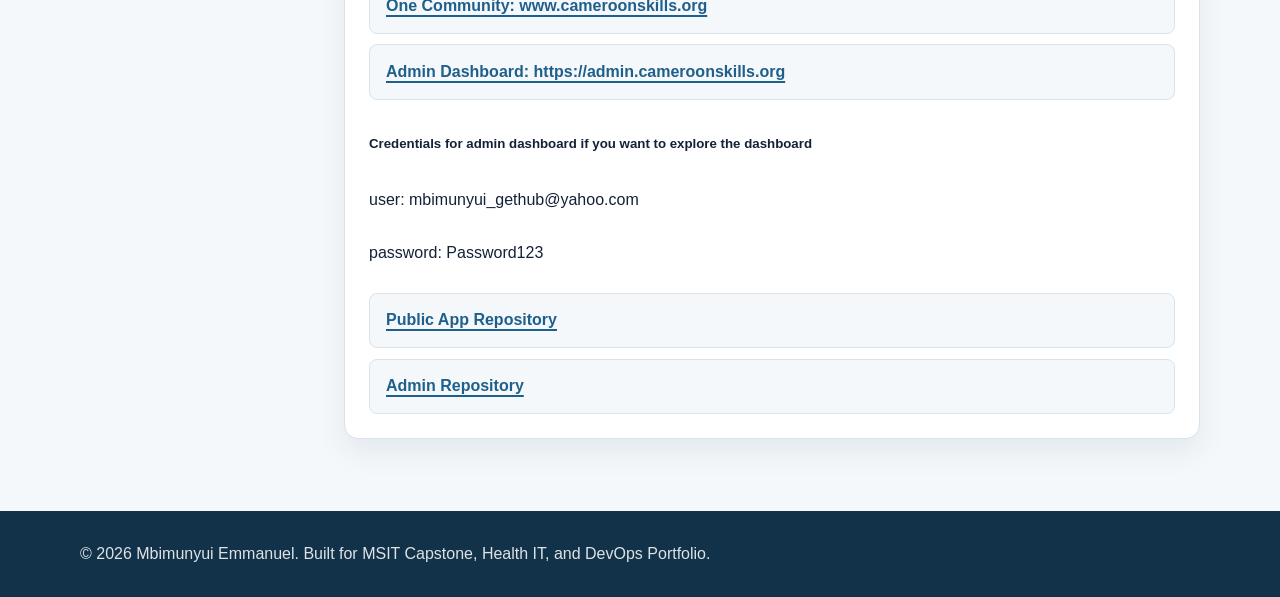
==== commit 57d9d056: "Update projects.html" ====
--- a/projects.html
+++ b/projects.html
@@ -227,7 +227,7 @@
   <div class="link-list">
     <a href="https://www.cameroonskills.org">One Community: www.cameroonskills.org</a>
     <a href="https://admin.cameroonskills.org">Admin Dashboard: https://admin.cameroonskills.org</a>
-    <h2>Credentials for admin dashboard if you want to explore the dashboard</h2>
+    <h5>Credentials for admin dashboard if you want to explore the dashboard</h5>
     <p>user: mbimunyui_gethub@yahoo.com</p>
     <p>password: Password123</p>
     <a href="https://github.com/emmauopeople/1community_app">Public App Repository</a>
